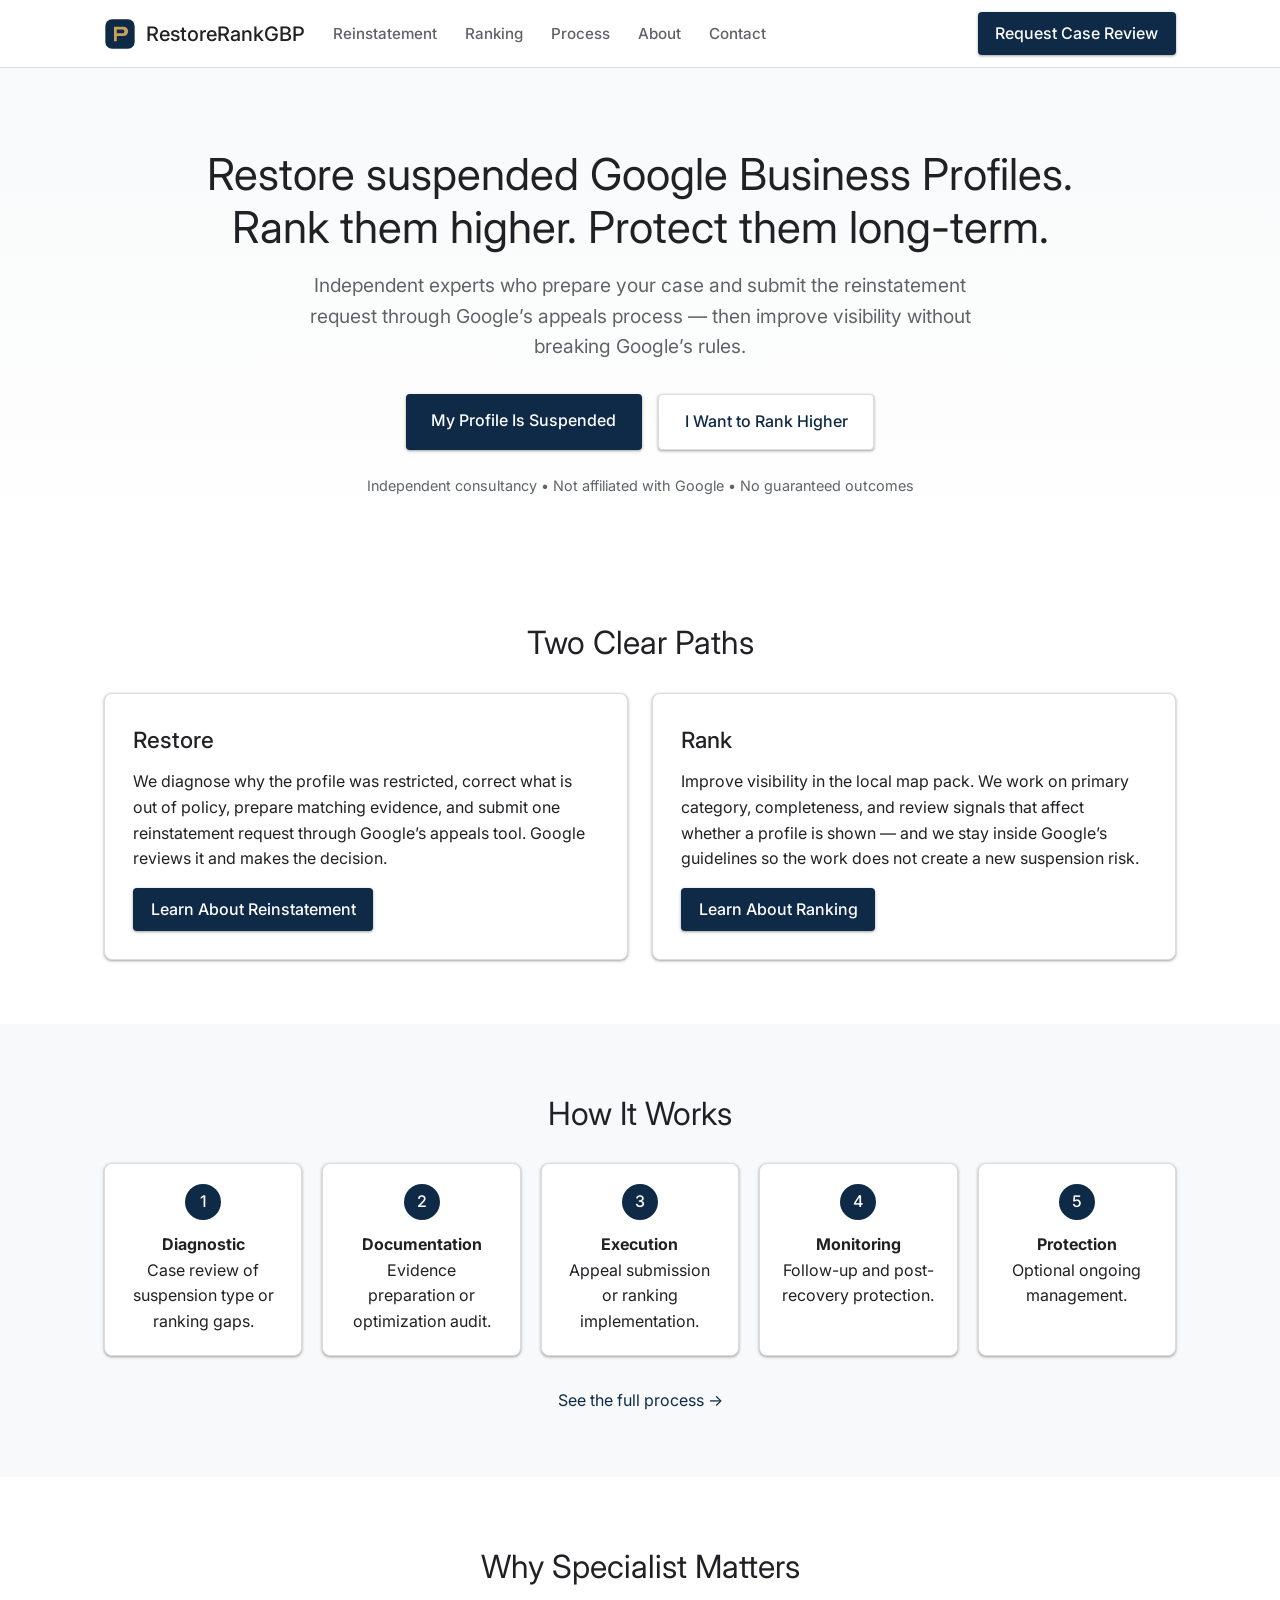
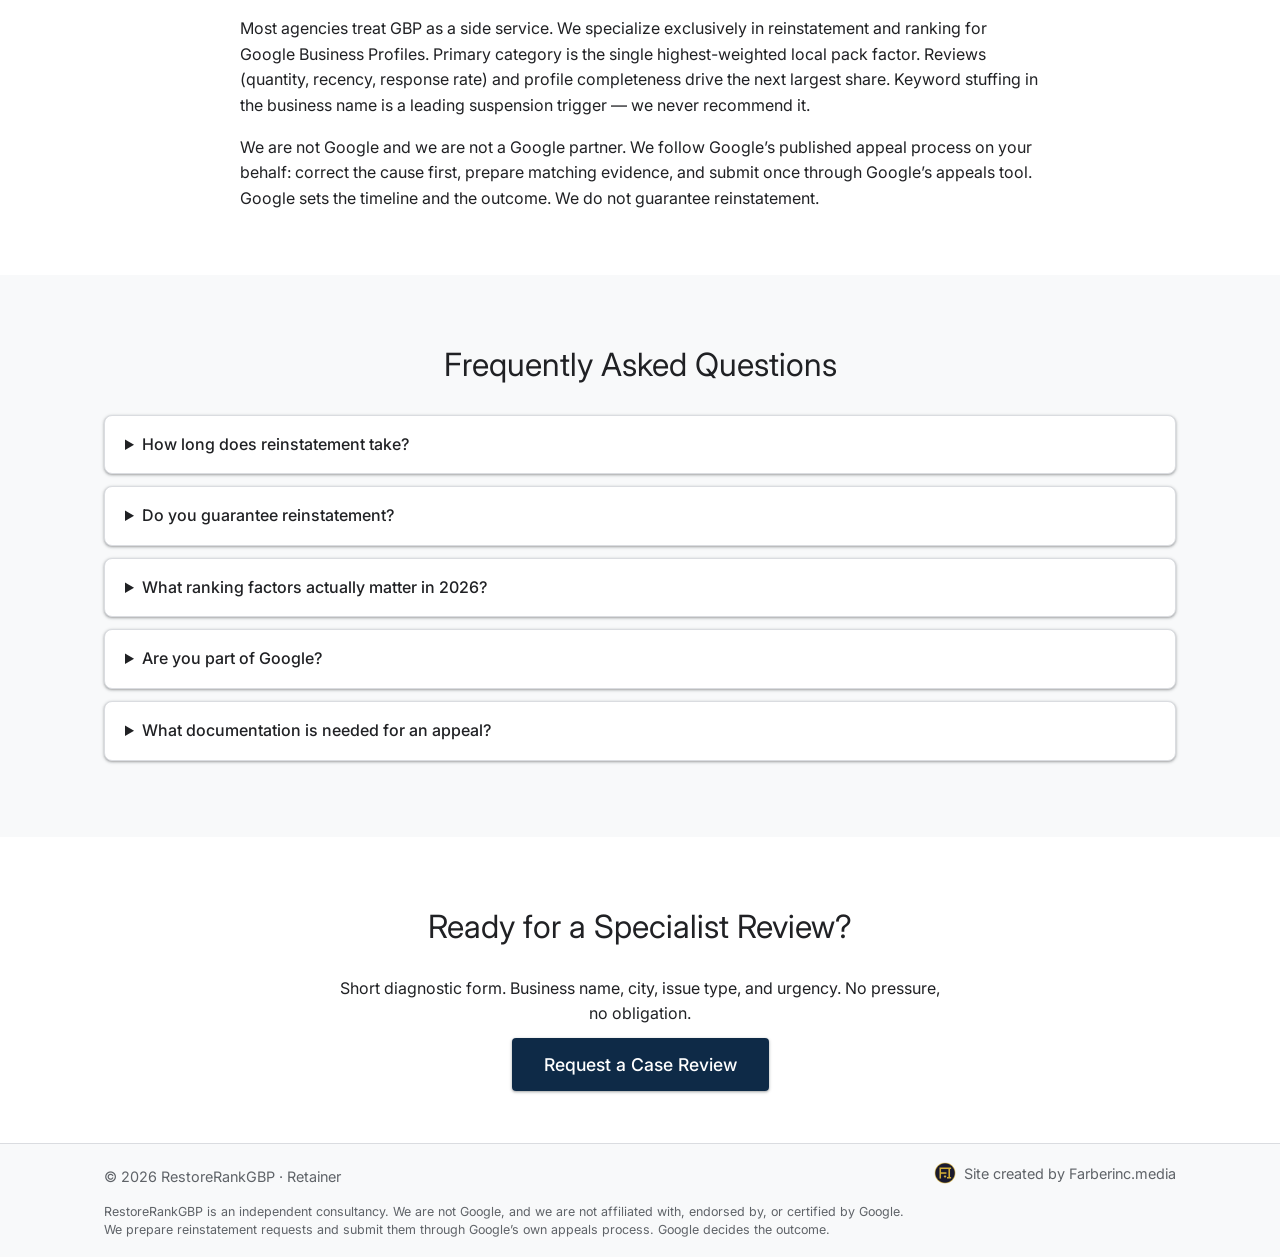
==== index.html @ 73382144 "Add the monthly retainer policy, linked only from the footer." ====
<!DOCTYPE html>
<html lang="en">
<head>
  <meta charset="UTF-8">
  <meta name="viewport" content="width=device-width, initial-scale=1.0">
  <title>Restore Suspended Google Business Profiles | Rank Them Higher | RestoreRankGBP</title>
  <link rel="icon" type="image/svg+xml" href="logo.svg">
  <meta name="description" content="Independent specialists for Google Business Profile reinstatement and ranking. We submit requests through Google’s appeals process. Google decides the outcome.">
  <link rel="stylesheet" href="css/style.css">
  <link rel="preconnect" href="https://fonts.googleapis.com">
  <link href="https://fonts.googleapis.com/css2?family=Inter:wght@400;500;600;700&display=swap" rel="stylesheet">
  <script type="application/ld+json">
  {
    "@context": "https://schema.org",
    "@type": "Organization",
    "name": "RestoreRankGBP",
    "url": "https://restorerankgbp.com",
    "description": "Independent consultancy that prepares Google Business Profile reinstatement requests and ranking improvements. Not affiliated with Google.",
    "sameAs": []
  }
  </script>
</head>
<body>
  <header>
    <div class="container nav">
      <div class="nav-left">
        <a class="logo" href="index.html"><img src="logo.svg" alt="RestoreRankGBP" width="32" height="32">RestoreRankGBP</a>
        <nav>
        <ul>
          <li><a href="reinstatement.html">Reinstatement</a></li>
          <li><a href="ranking.html">Ranking</a></li>
          <li><a href="process.html">Process</a></li>
          <li><a href="about.html">About</a></li>
          <li><a href="contact.html">Contact</a></li>
        </ul>
      </nav>
      </div>
      <a href="contact.html" class="cta-btn">Request Case Review</a>
    </div>
  </header>

  <section class="hero">
    <div class="container">
      <h1>Restore suspended Google Business Profiles. Rank them higher. Protect them long-term.</h1>
      <p class="sub">Independent experts who prepare your case and submit the reinstatement request through Google’s appeals process — then improve visibility without breaking Google’s rules.</p>
      <div class="dual-cta">
        <a href="reinstatement.html" class="btn-primary">My Profile Is Suspended</a>
        <a href="ranking.html" class="btn-secondary">I Want to Rank Higher</a>
      </div>
      <p class="trust-bar">Independent consultancy • Not affiliated with Google • No guaranteed outcomes</p>
    </div>
  </section>

  <section>
    <div class="container">
      <h2>Two Clear Paths</h2>
      <div class="services">
        <div class="card">
          <h3>Restore</h3>
          <p>We diagnose why the profile was restricted, correct what is out of policy, prepare matching evidence, and submit one reinstatement request through Google’s appeals tool. Google reviews it and makes the decision.</p>
          <p style="margin-top:1rem;"><a href="reinstatement.html" class="cta-btn" style="display:inline-block;">Learn About Reinstatement</a></p>
        </div>
        <div class="card">
          <h3>Rank</h3>
          <p>Improve visibility in the local map pack. We work on primary category, completeness, and review signals that affect whether a profile is shown — and we stay inside Google’s guidelines so the work does not create a new suspension risk.</p>
          <p style="margin-top:1rem;"><a href="ranking.html" class="cta-btn" style="display:inline-block;">Learn About Ranking</a></p>
        </div>
      </div>
    </div>
  </section>

  <section style="background: var(--bg-light);">
    <div class="container">
      <h2>How It Works</h2>
      <div class="process-steps">
        <div class="step"><div class="step-num">1</div><h4>Diagnostic</h4><p>Case review of suspension type or ranking gaps.</p></div>
        <div class="step"><div class="step-num">2</div><h4>Documentation</h4><p>Evidence preparation or optimization audit.</p></div>
        <div class="step"><div class="step-num">3</div><h4>Execution</h4><p>Appeal submission or ranking implementation.</p></div>
        <div class="step"><div class="step-num">4</div><h4>Monitoring</h4><p>Follow-up and post-recovery protection.</p></div>
        <div class="step"><div class="step-num">5</div><h4>Protection</h4><p>Optional ongoing management.</p></div>
      </div>
      <p style="text-align:center; margin-top:2rem;"><a href="process.html">See the full process →</a></p>
    </div>
  </section>

  <section>
    <div class="container">
      <h2>Why Specialist Matters</h2>
      <div class="content">
        <p>Most agencies treat GBP as a side service. We specialize exclusively in reinstatement and ranking for Google Business Profiles. Primary category is the single highest-weighted local pack factor. Reviews (quantity, recency, response rate) and profile completeness drive the next largest share. Keyword stuffing in the business name is a leading suspension trigger — we never recommend it.</p>
        <p style="margin-top:1rem;">We are not Google and we are not a Google partner. We follow Google’s published appeal process on your behalf: correct the cause first, prepare matching evidence, and submit once through Google’s appeals tool. Google sets the timeline and the outcome. We do not guarantee reinstatement.</p>
      </div>
    </div>
  </section>

  <section style="background: var(--bg-light);">
    <div class="container faq">
      <h2>Frequently Asked Questions</h2>
      <details><summary>How long does reinstatement take?</summary><p>Google does not publish a review time. A soft restriction and a hard suspension are different, and the result depends on the policy cited and the documents. After a diagnostic we tell you what we can prepare and what only Google can decide. We do not promise a date or a result.</p></details>
      <details><summary>Do you guarantee reinstatement?</summary><p>No. Google makes the final decision. We prepare the strongest possible case with correct documentation and policy alignment, then manage the process transparently. Success depends on the legitimacy of the business and the quality of evidence.</p></details>
      <details><summary>What ranking factors actually matter in 2026?</summary><p>Practitioners most often point to primary category, proximity, profile completeness, review signals (especially recency and response), accurate hours, and the business website. Google has not published those as official weights. Keyword stuffing in the name risks suspension and is not a sustainable strategy.</p></details>
      <details><summary>Are you part of Google?</summary><p>No. RestoreRankGBP is an independent consultancy. We are not affiliated with, endorsed by, or certified by Google. Our work is to prepare a complete request and submit it through Google’s own appeals process.</p></details>
      <details><summary>What documentation is needed for an appeal?</summary><p>Official business registration, license or tax certificates, and utility bills whose name and address match the profile. Storefront photos with permanent signage when applicable. We provide a precise checklist after reviewing your case.</p></details>
    </div>
  </section>

  <section style="text-align:center;">
    <div class="container">
      <h2>Ready for a Specialist Review?</h2>
      <p style="max-width:600px; margin:0 auto 1.5rem;">Short diagnostic form. Business name, city, issue type, and urgency. No pressure, no obligation.</p>
      <a href="contact.html" class="cta-btn" style="font-size:1.1rem; padding:1rem 2rem;">Request a Case Review</a>
    </div>
  </section>

  <footer>
    <div class="container"><div class="footer-bar">
      <p class="footer-copy">&copy; 2026 RestoreRankGBP · <a href="retainer.html">Retainer</a></p>
      <p class="site-credit"><a href="https://farberinc.media/" target="_blank" rel="noopener noreferrer"><img src="images/farber-favicon.png" alt="Farber Inc" width="22" height="22">Site created by Farberinc.media</a></p>
    </div>
    <p class="disclaimer">RestoreRankGBP is an independent consultancy. We are not Google, and we are not affiliated with, endorsed by, or certified by Google. We prepare reinstatement requests and submit them through Google’s own appeals process. Google decides the outcome.</p>
    </div>
  </footer>
</body>
</html>
---- css/style.css ----
:root {
  --google-blue: #0E2A47;
  --google-blue-dark: #091C30;
  --google-red: #8C3A32;
  --google-yellow: #C6A15B;
  --google-green: #2F6F56;
  --text: #202124;
  --text-secondary: #5f6368;
  --bg: #ffffff;
  --bg-light: #f8f9fa;
  --border: #dadce0;
  --shadow: 0 1px 2px 0 rgba(60,64,67,0.3), 0 1px 3px 1px rgba(60,64,67,0.15);
  --shadow-hover: 0 4px 8px 0 rgba(60,64,67,0.3), 0 2px 6px 2px rgba(60,64,67,0.15);
}
* { box-sizing: border-box; margin: 0; padding: 0; }
body { font-family: Inter, system-ui, -apple-system, sans-serif; color: var(--text); line-height: 1.6; background: var(--bg); }
a { color: var(--google-blue); text-decoration: none; }
a:hover { color: var(--google-blue-dark); }
.container { max-width: 1120px; margin: 0 auto; padding: 0 1.5rem; }
header { background: #fff; border-bottom: 1px solid var(--border); padding: 0.75rem 0; position: sticky; top: 0; z-index: 100; }
.nav { display: flex; justify-content: space-between; align-items: center; gap: 1.5rem; }
.nav-left { display: flex; align-items: center; gap: 1.75rem; min-width: 0; }
.logo { display: flex; align-items: center; gap: 0.6rem; font-weight: 500; font-size: 1.25rem; color: var(--text); white-space: nowrap; }
.logo:hover { color: var(--text); }
.logo img { height: 32px; width: 32px; display: block; }
nav ul { display: flex; list-style: none; gap: 1.75rem; }
nav a { color: var(--text-secondary); font-weight: 500; font-size: 0.95rem; }
nav a:hover { color: var(--google-blue); }
.cta-btn { background: var(--google-blue); color: white; padding: 0.55rem 1.1rem; border-radius: 4px; font-weight: 500; transition: all 0.2s ease; box-shadow: var(--shadow); }
.cta-btn:hover { background: var(--google-blue-dark); transform: translateY(-1px); box-shadow: var(--shadow-hover); color: white; }
.hero { background: linear-gradient(180deg, #f8f9fa 0%, #ffffff 100%); padding: 5rem 0 3.5rem; text-align: center; }
.hero h1 { font-size: 2.75rem; font-weight: 400; line-height: 1.2; margin-bottom: 1rem; max-width: 900px; margin-left: auto; margin-right: auto; color: var(--text); }
.hero p.sub { font-size: 1.2rem; max-width: 680px; margin: 0 auto 2rem; color: var(--text-secondary); }
.dual-cta { display: flex; gap: 1rem; justify-content: center; flex-wrap: wrap; margin-bottom: 1.5rem; }
.dual-cta a { padding: 0.9rem 1.6rem; border-radius: 4px; font-weight: 500; font-size: 1rem; transition: all 0.2s ease; }
.btn-primary { background: var(--google-blue); color: white; box-shadow: var(--shadow); }
.btn-primary:hover { background: var(--google-blue-dark); transform: translateY(-1px); box-shadow: var(--shadow-hover); }
.btn-secondary { background: white; color: var(--google-blue); border: 1px solid var(--border); box-shadow: var(--shadow); }
.btn-secondary:hover { background: #f8f9fa; transform: translateY(-1px); box-shadow: var(--shadow-hover); }
.trust-bar { font-size: 0.9rem; color: var(--text-secondary); }
section { padding: 4rem 0; }
h2 { font-size: 2rem; margin-bottom: 1.5rem; color: var(--text); text-align: center; font-weight: 400; }
.services { display: grid; grid-template-columns: repeat(auto-fit, minmax(300px, 1fr)); gap: 1.5rem; }
.card { background: white; padding: 1.75rem; border-radius: 8px; border: 1px solid var(--border); box-shadow: var(--shadow); transition: all 0.2s ease; }
.card:hover { transform: translateY(-3px); box-shadow: var(--shadow-hover); border-color: var(--google-blue); }
.card h3 { font-size: 1.4rem; margin-bottom: 0.75rem; color: var(--text); font-weight: 500; }
.process-steps { display: grid; grid-template-columns: repeat(auto-fit, minmax(180px, 1fr)); gap: 1.25rem; margin-top: 1.5rem; }
.step { text-align: center; padding: 1.25rem; background: white; border-radius: 8px; border: 1px solid var(--border); box-shadow: var(--shadow); transition: all 0.2s ease; }
.step:hover { transform: translateY(-2px); box-shadow: var(--shadow-hover); }
.step-num { background: var(--google-blue); color: white; width: 36px; height: 36px; border-radius: 50%; display: flex; align-items: center; justify-content: center; margin: 0 auto 0.75rem; font-weight: 500; }
.faq details { margin-bottom: 0.75rem; background: white; padding: 1rem 1.25rem; border-radius: 8px; border: 1px solid var(--border); box-shadow: var(--shadow); transition: all 0.2s ease; }
.faq details:hover { box-shadow: var(--shadow-hover); }
.faq summary { font-weight: 500; cursor: pointer; color: var(--text); }
footer { background: #f8f9fa; color: var(--text-secondary); padding: 1.1rem 0; border-top: 1px solid var(--border); }
footer a { color: inherit; }
.page-hero { background: #f8f9fa; padding: 3.5rem 0 2.5rem; text-align: center; border-bottom: 1px solid var(--border); }
.page-hero h1 { font-size: 2.25rem; font-weight: 400; }
.content { max-width: 800px; margin: 0 auto; }
.content h2 { text-align: left; font-size: 1.6rem; margin-top: 2rem; font-weight: 500; }
.content ul, .content ol { margin: 1rem 0 1.5rem 1.5rem; }
.content li { margin-bottom: 0.4rem; }
.form-group { margin-bottom: 1rem; }
.form-group label { display: block; margin-bottom: 0.35rem; font-weight: 500; color: var(--text); }
.form-group input, .form-group select, .form-group textarea { width: 100%; padding: 0.7rem; border: 1px solid var(--border); border-radius: 4px; font-family: inherit; transition: border-color 0.2s; }
.form-group input:focus, .form-group select:focus, .form-group textarea:focus { outline: none; border-color: var(--google-blue); box-shadow: 0 0 0 2px rgba(66,133,244,0.2); }
button[type=submit] { background: var(--google-blue); color: white; border: none; padding: 0.85rem 1.75rem; border-radius: 4px; font-weight: 500; cursor: pointer; font-size: 1rem; transition: all 0.2s ease; box-shadow: var(--shadow); }
button[type=submit]:hover { background: var(--google-blue-dark); transform: translateY(-1px); box-shadow: var(--shadow-hover); }
@media (max-width: 768px) {
  .hero h1 { font-size: 2rem; }
  nav ul { display: none; }
}

.thank-you { background: #fff; border: 1px solid var(--border); border-radius: 12px; box-shadow: var(--shadow); padding: 2.5rem 1.75rem; text-align: center; }
.thank-you[hidden] { display: none !important; }
.thank-you-mark { width: 52px; height: 52px; margin: 0 auto 1rem; border-radius: 50%; background: #E7EEF3; color: var(--google-blue); display: flex; align-items: center; justify-content: center; font-size: 1.5rem; font-weight: 600; }
.thank-you h2 { font-size: 1.55rem; margin-bottom: 0.6rem; font-weight: 500; }
.thank-you p { color: var(--text-secondary); max-width: 420px; margin: 0 auto; }
.footer-bar { display: flex; justify-content: space-between; align-items: center; gap: 1.5rem; }
.footer-copy { margin: 0; font-size: 0.9rem; }
.site-credit { margin: 0; }
.site-credit a { display: inline-flex; align-items: center; gap: 0.5rem; color: var(--text-secondary); font-size: 0.9rem; white-space: nowrap; }
.site-credit a:hover { color: var(--google-blue); }
.site-credit img { width: 22px; height: 22px; border-radius: 50%; display: block; }
@media (max-width: 640px) {
  .footer-bar { gap: 0.75rem; }
  .site-credit a { white-space: normal; }
}

.disclaimer { margin: 0.7rem 0 0; font-size: 0.78rem; line-height: 1.45; color: var(--text-secondary); max-width: 820px; }
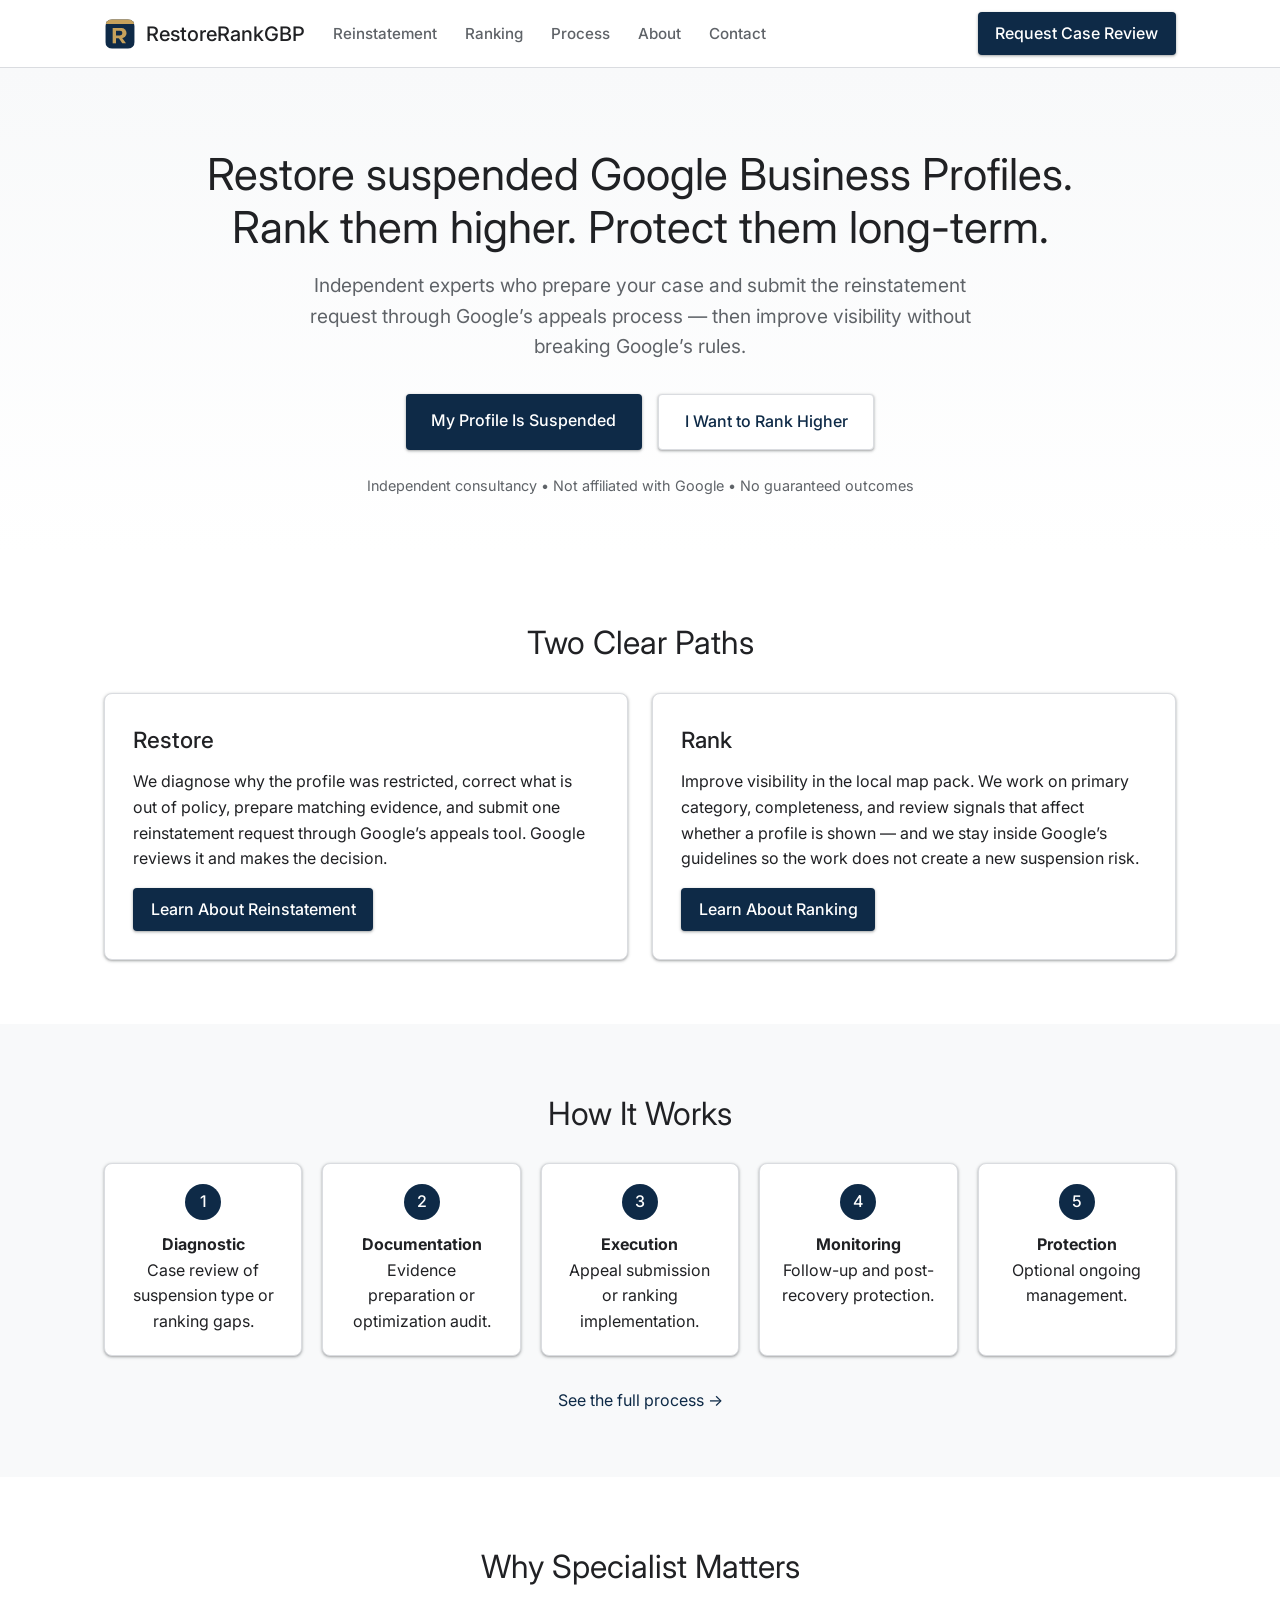
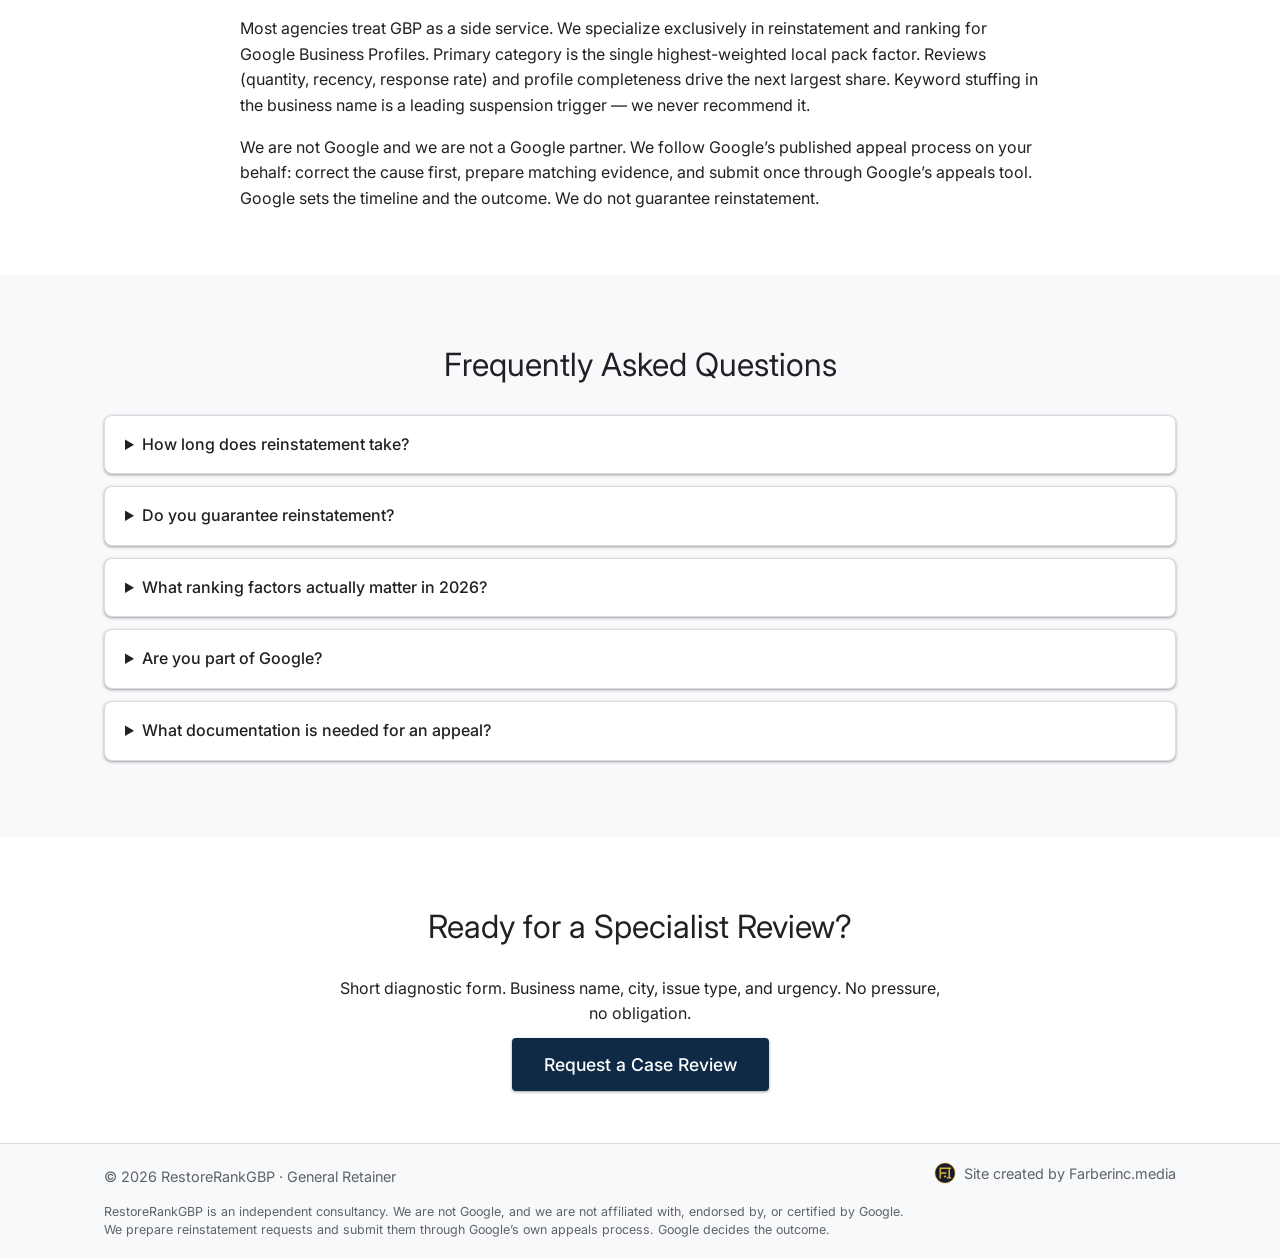
==== commit ad20d28a: "Rename the retainer, redraw the R, and keep the primary button label white." ====
--- a/index.html
+++ b/index.html
@@ -114,7 +114,7 @@
 
   <footer>
     <div class="container"><div class="footer-bar">
-      <p class="footer-copy">&copy; 2026 RestoreRankGBP · <a href="retainer.html">Retainer</a></p>
+      <p class="footer-copy">&copy; 2026 RestoreRankGBP · <a href="retainer.html">General Retainer</a></p>
       <p class="site-credit"><a href="https://farberinc.media/" target="_blank" rel="noopener noreferrer"><img src="images/farber-favicon.png" alt="Farber Inc" width="22" height="22">Site created by Farberinc.media</a></p>
     </div>
     <p class="disclaimer">RestoreRankGBP is an independent consultancy. We are not Google, and we are not affiliated with, endorsed by, or certified by Google. We prepare reinstatement requests and submit them through Google’s own appeals process. Google decides the outcome.</p>
--- a/css/style.css
+++ b/css/style.css
@@ -33,8 +33,8 @@
 .hero p.sub { font-size: 1.2rem; max-width: 680px; margin: 0 auto 2rem; color: var(--text-secondary); }
 .dual-cta { display: flex; gap: 1rem; justify-content: center; flex-wrap: wrap; margin-bottom: 1.5rem; }
 .dual-cta a { padding: 0.9rem 1.6rem; border-radius: 4px; font-weight: 500; font-size: 1rem; transition: all 0.2s ease; }
-.btn-primary { background: var(--google-blue); color: white; box-shadow: var(--shadow); }
-.btn-primary:hover { background: var(--google-blue-dark); transform: translateY(-1px); box-shadow: var(--shadow-hover); }
+.btn-primary, .btn-primary:hover, .btn-primary:focus { background: var(--google-blue); color: #fff; box-shadow: var(--shadow); }
+.btn-primary:hover, .btn-primary:focus { background: var(--google-blue-dark); color: #fff; transform: translateY(-1px); box-shadow: var(--shadow-hover); }
 .btn-secondary { background: white; color: var(--google-blue); border: 1px solid var(--border); box-shadow: var(--shadow); }
 .btn-secondary:hover { background: #f8f9fa; transform: translateY(-1px); box-shadow: var(--shadow-hover); }
 .trust-bar { font-size: 0.9rem; color: var(--text-secondary); }
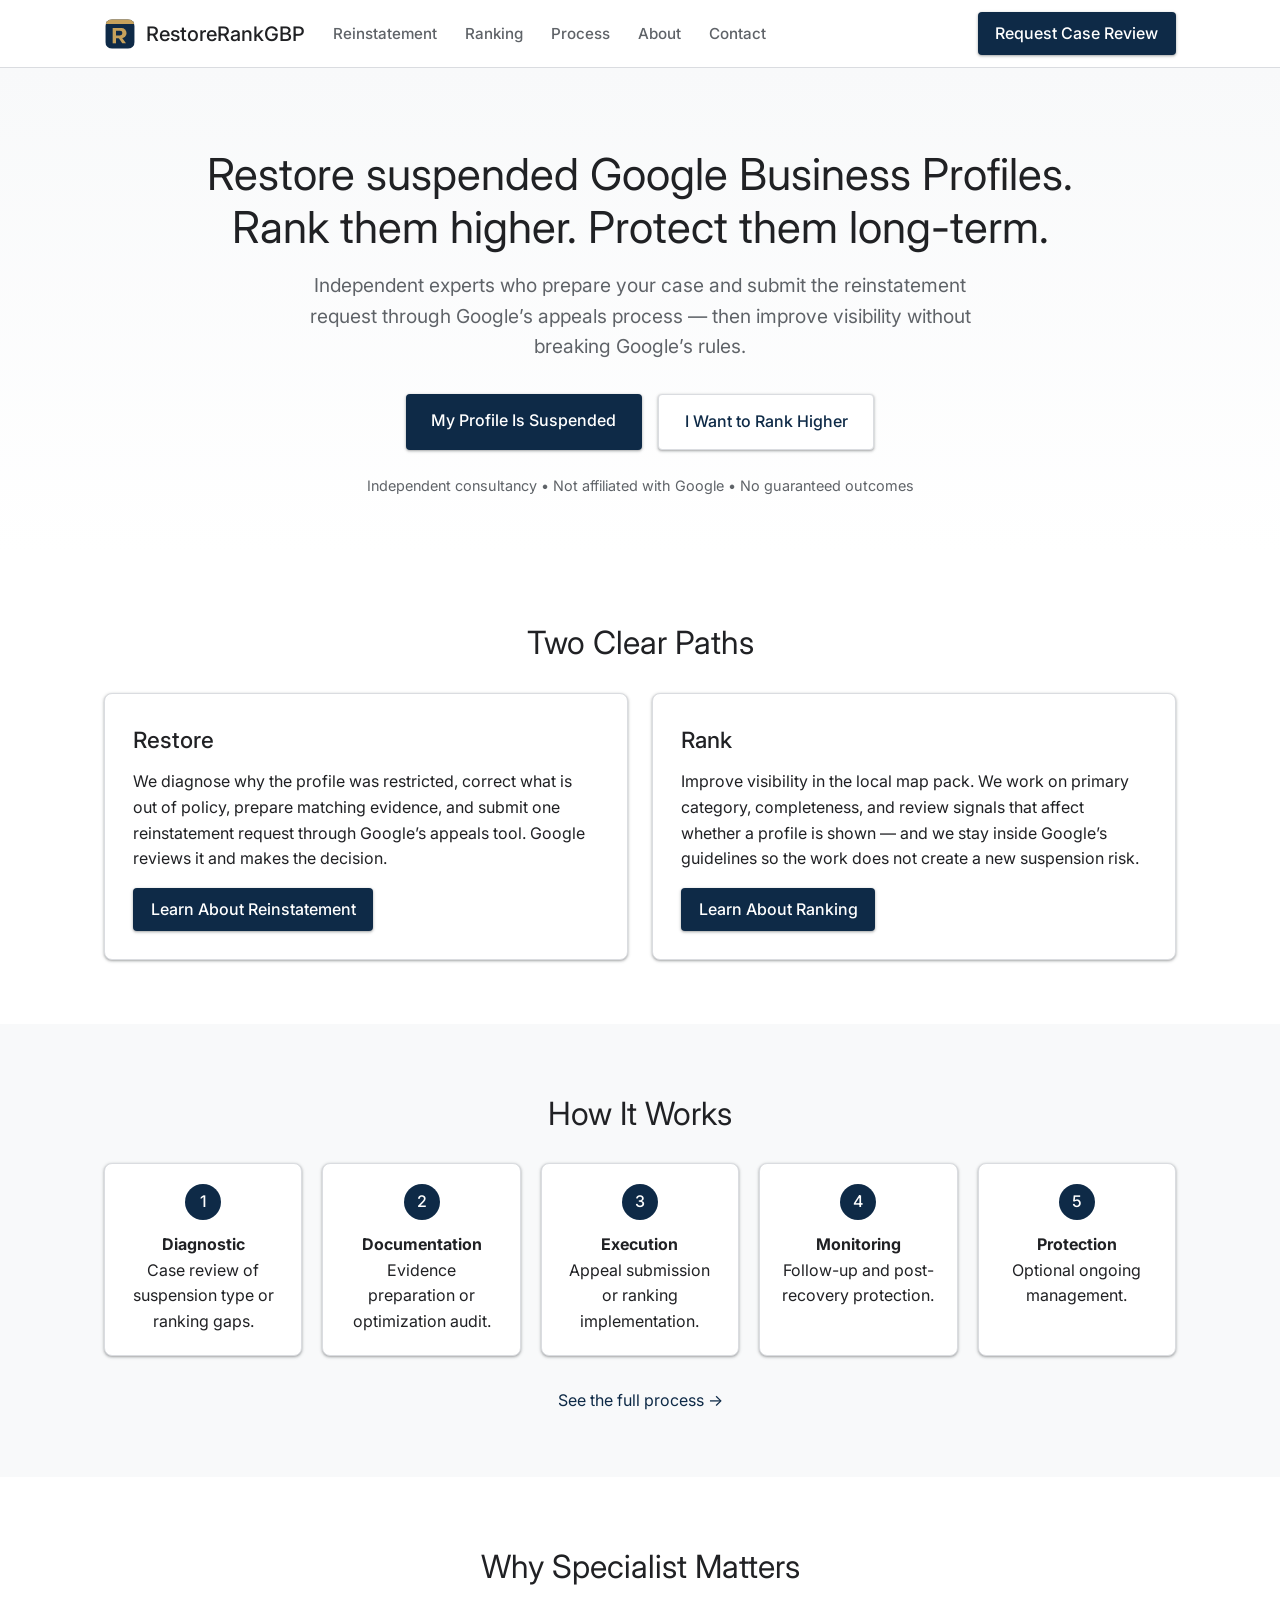
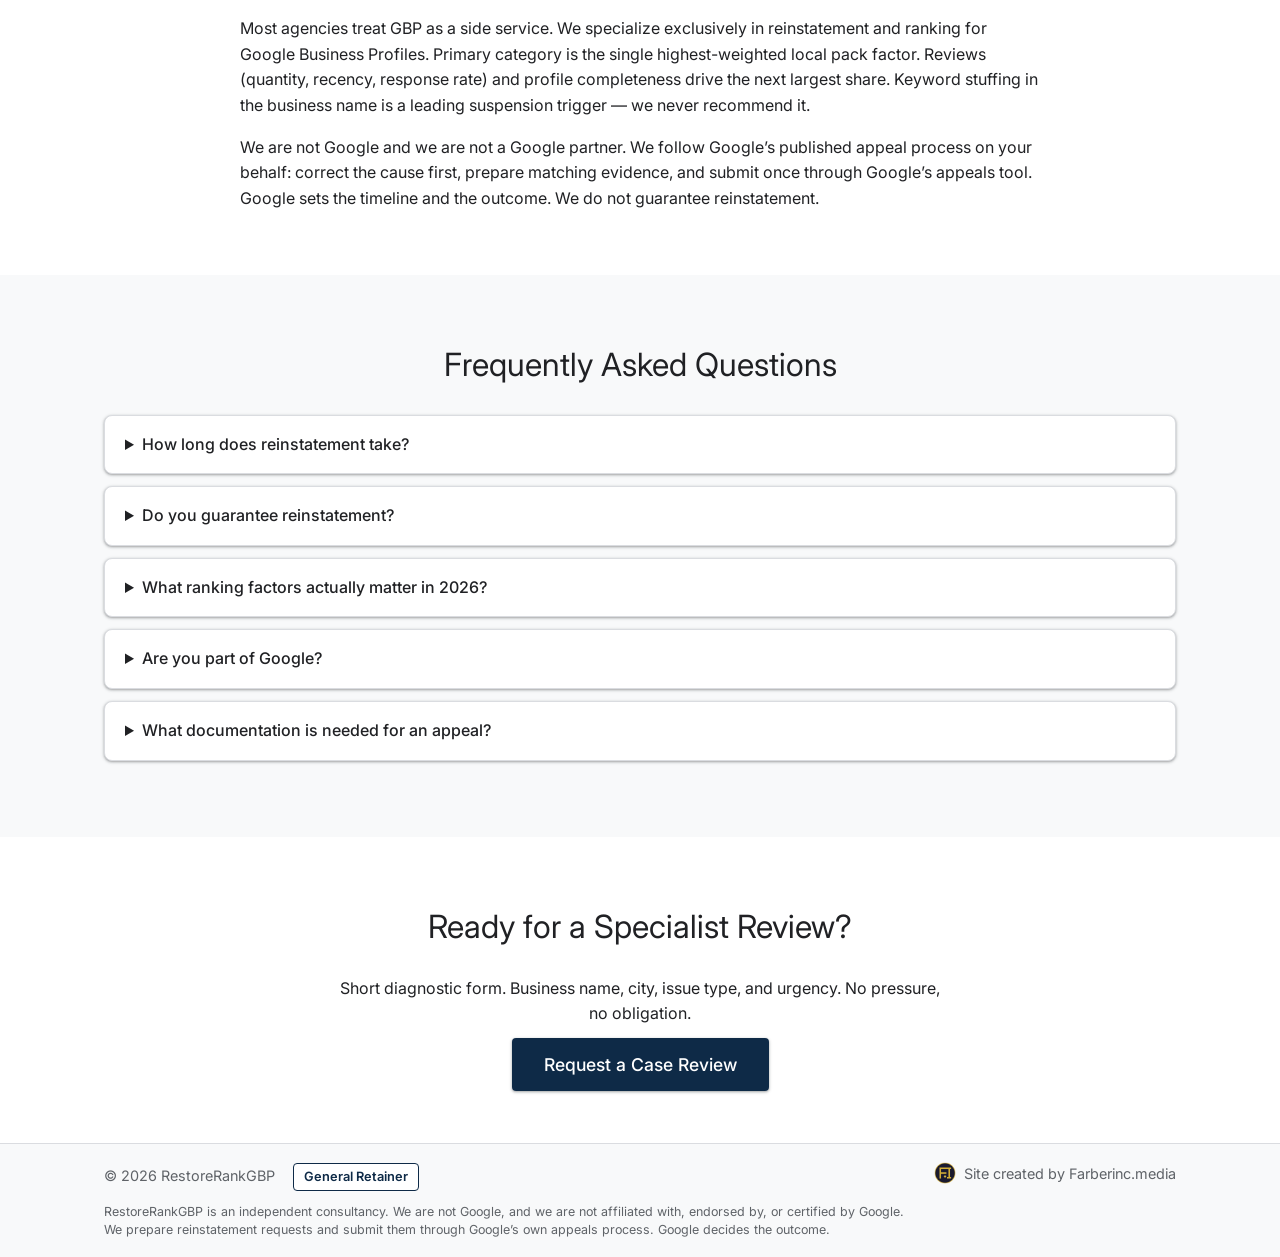
==== commit 4e5c5bd1: "Publish the General Retainer as a master agreement with a printable PDF." ====
--- a/index.html
+++ b/index.html
@@ -114,7 +114,7 @@
 
   <footer>
     <div class="container"><div class="footer-bar">
-      <p class="footer-copy">&copy; 2026 RestoreRankGBP · <a href="retainer.html">General Retainer</a></p>
+      <p class="footer-copy">&copy; 2026 RestoreRankGBP <a class="retainer-link" href="retainer.html">General Retainer</a></p>
       <p class="site-credit"><a href="https://farberinc.media/" target="_blank" rel="noopener noreferrer"><img src="images/farber-favicon.png" alt="Farber Inc" width="22" height="22">Site created by Farberinc.media</a></p>
     </div>
     <p class="disclaimer">RestoreRankGBP is an independent consultancy. We are not Google, and we are not affiliated with, endorsed by, or certified by Google. We prepare reinstatement requests and submit them through Google’s own appeals process. Google decides the outcome.</p>
--- a/css/style.css
+++ b/css/style.css
@@ -87,3 +87,31 @@
 }
 
 .disclaimer { margin: 0.7rem 0 0; font-size: 0.78rem; line-height: 1.45; color: var(--text-secondary); max-width: 820px; }
+
+footer a.retainer-link { display: inline-block; margin-left: 0.85rem; padding: 0.32rem 0.65rem; border: 1px solid #0E2A47; border-radius: 4px; background: #fff; color: #0E2A47; font-weight: 600; font-size: 0.8rem; line-height: 1.2; vertical-align: middle; }
+footer a.retainer-link:hover { background: #0E2A47; color: #fff; }
+.agree-actions { display: flex; gap: 0.75rem; flex-wrap: wrap; justify-content: flex-end; margin: 0 0 1rem; }
+.agreement { background: #fff; border: 1px solid var(--border); border-top: 8px solid #C6A15B; box-shadow: var(--shadow); padding: 2.4rem 2.5rem 2.6rem; max-width: 760px; margin: 0 auto; }
+.agreement .kicker { color: #C6A15B; font-size: 0.75rem; font-weight: 600; letter-spacing: 0.14em; margin-bottom: 0.35rem; }
+.agreement h1 { text-align: left; font-size: 2.05rem; font-weight: 500; margin-bottom: 0.35rem; }
+.agreement .lede { color: var(--text-secondary); margin-bottom: 0.8rem; }
+.agreement .meta { color: var(--text-secondary); font-size: 0.85rem; border-top: 1px solid #C6A15B; padding-top: 0.75rem; margin-bottom: 1rem; }
+.agreement h2 { text-align: left; font-size: 1.02rem; font-weight: 600; color: #0E2A47; margin: 1.25rem 0 0.35rem; }
+.agreement p { margin-bottom: 0.7rem; }
+.satisfaction { background: #F7F4EC; border-left: 3px solid #C6A15B; padding: 0.85rem 1rem; margin: 0.7rem 0 0.85rem; color: #0E2A47; font-weight: 600; }
+.sign-grid { display: grid; grid-template-columns: 1fr 1fr; gap: 2rem; margin-top: 0.5rem; padding-top: 0.75rem; border-top: 1px solid var(--border); }
+.sign-grid h3 { font-size: 0.95rem; font-weight: 600; color: #0E2A47; margin-bottom: 0.25rem; }
+.sign-line { border-bottom: 1px solid #0E2A47; height: 1.7rem; margin-top: 0.85rem; }
+.sign-grid span { display: block; color: var(--text-secondary); font-size: 0.78rem; margin-top: 0.2rem; }
+.endnote { text-align: center; color: var(--text-secondary); font-size: 0.85rem; font-style: italic; margin-top: 1.5rem; }
+@media (max-width: 700px) {
+  .agreement { padding: 1.4rem 1.1rem 1.6rem; }
+  .sign-grid { grid-template-columns: 1fr; gap: 1.25rem; }
+}
+@media print {
+  header, footer, .no-print { display: none !important; }
+  section { padding: 0; }
+  .agreement { border: none; box-shadow: none; max-width: none; padding: 0; }
+  body { background: #fff; }
+  a { color: inherit; }
+}
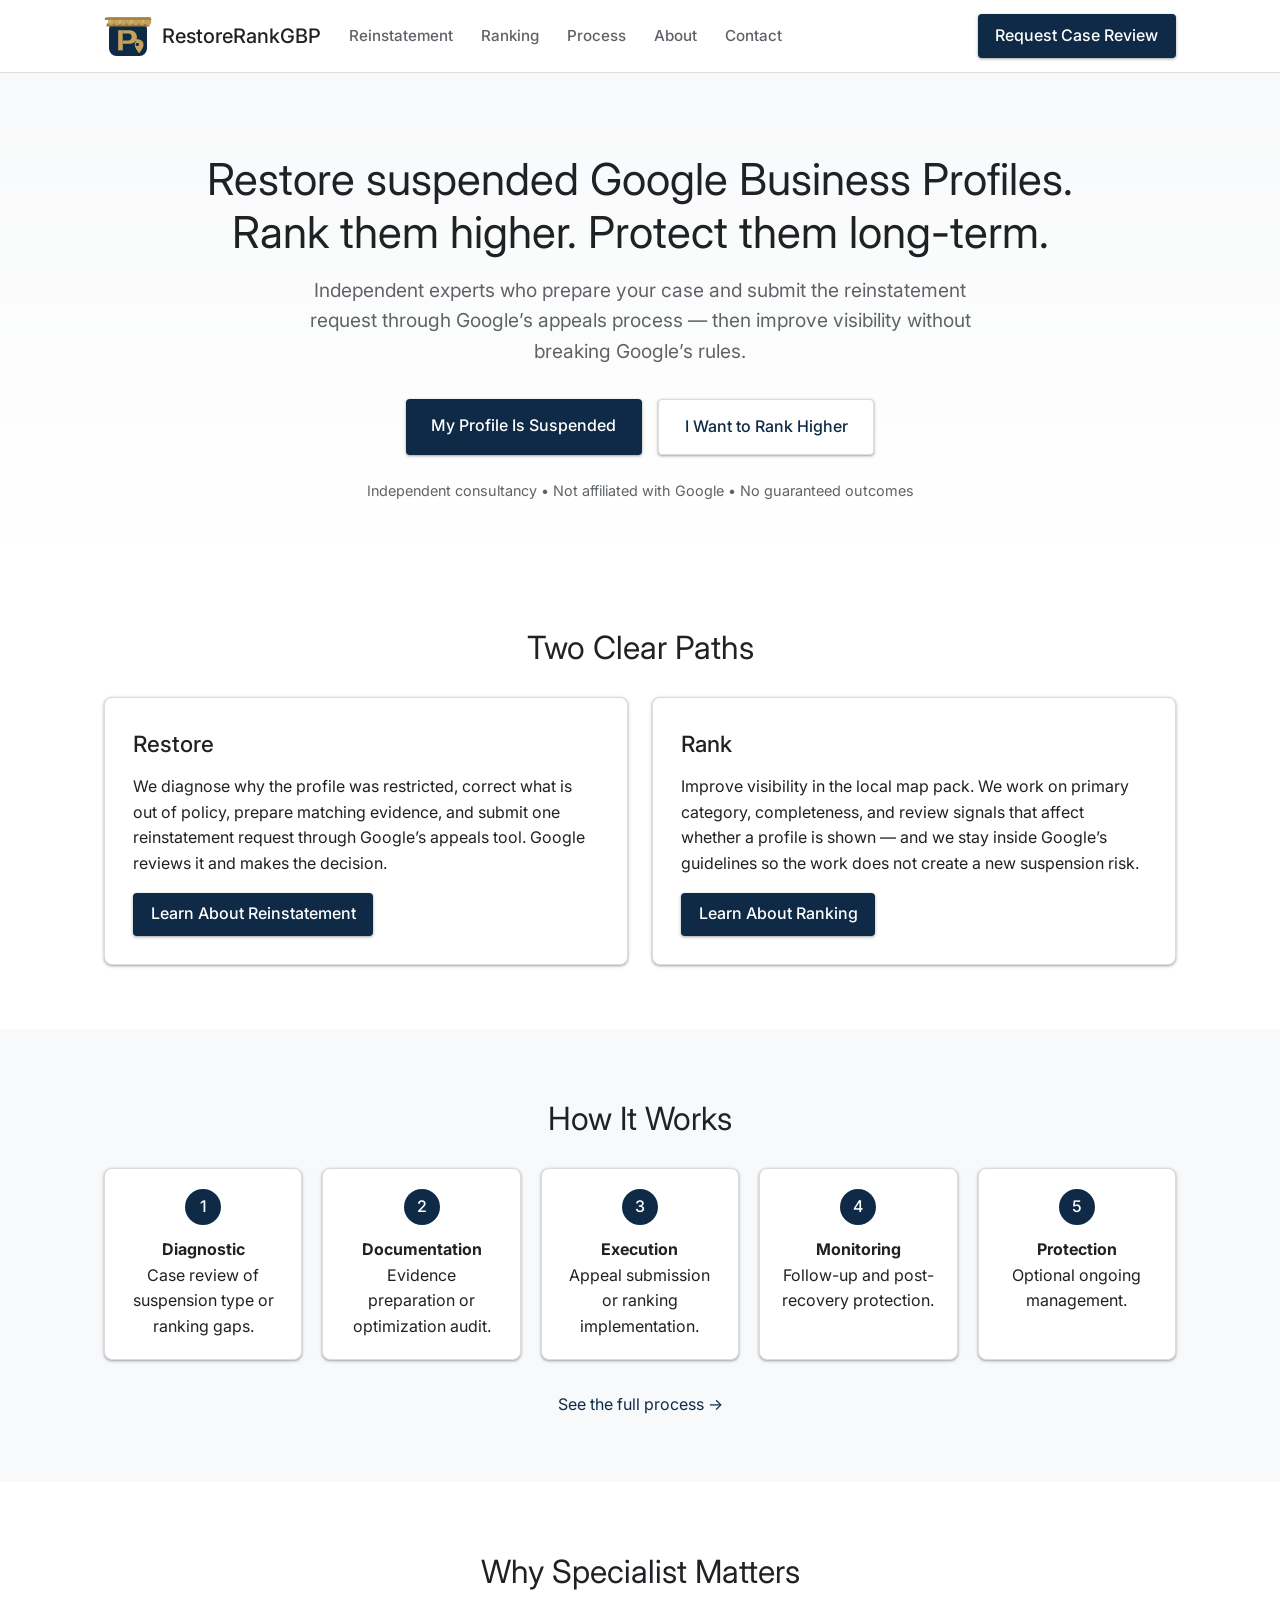
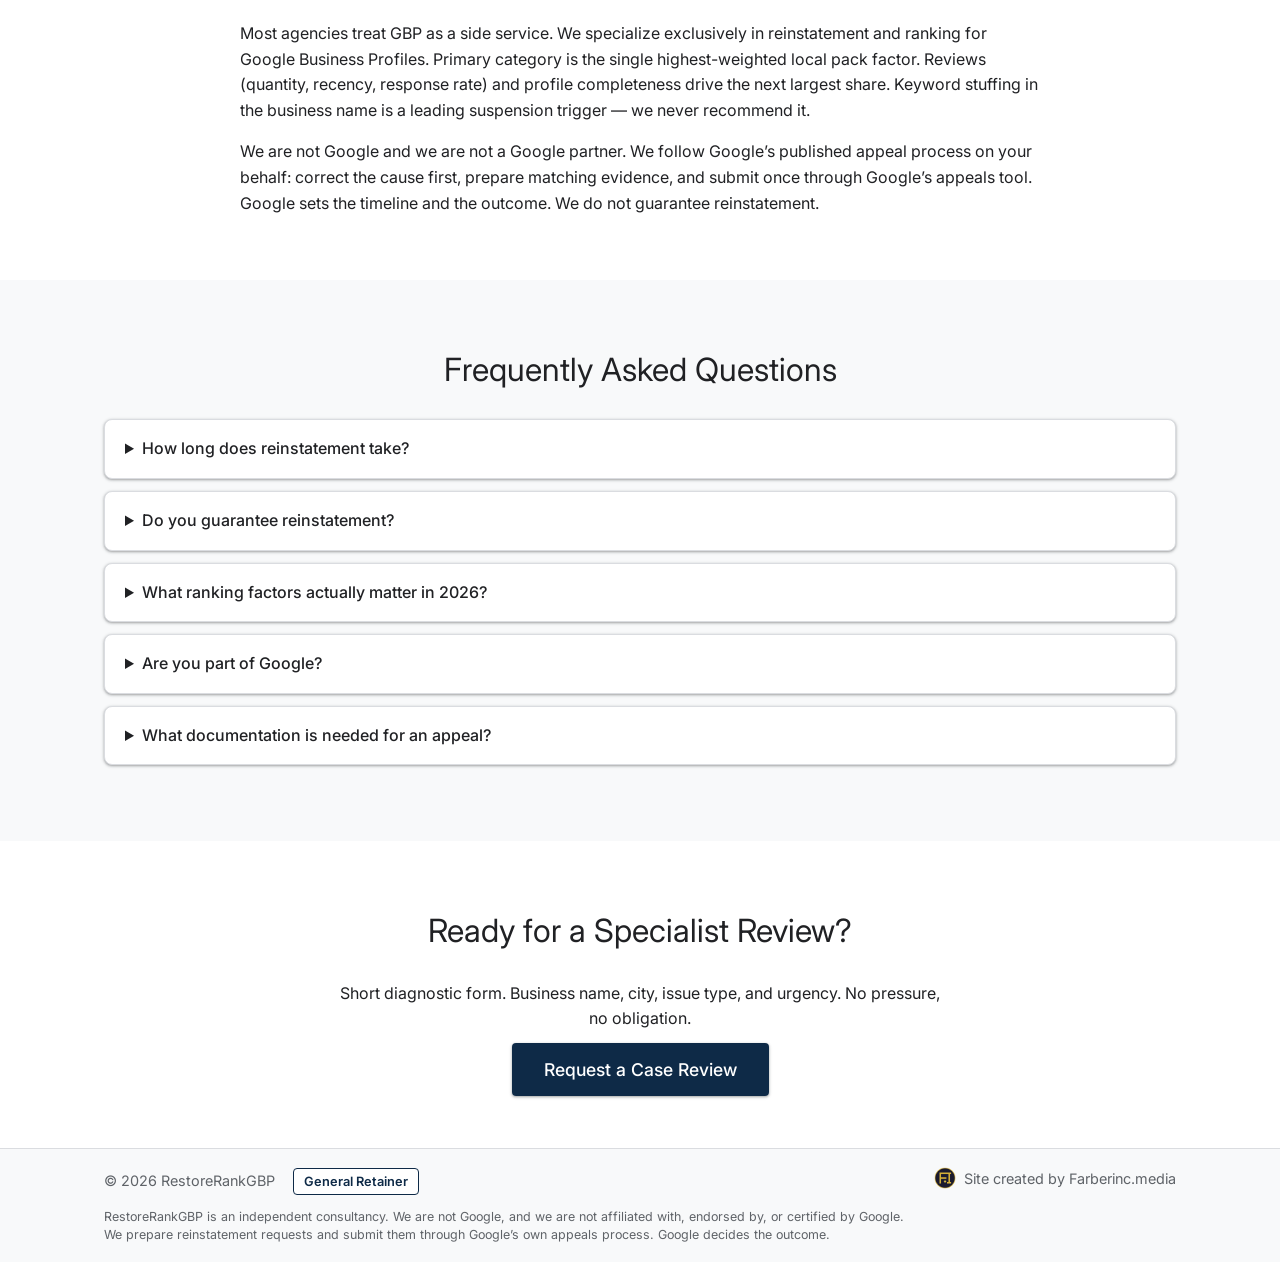
==== commit ff79b81f: "Enlarge the logo box and use a map pin as the foot of the R." ====
--- a/index.html
+++ b/index.html
@@ -24,7 +24,7 @@
   <header>
     <div class="container nav">
       <div class="nav-left">
-        <a class="logo" href="index.html"><img src="logo.svg" alt="RestoreRankGBP" width="32" height="32">RestoreRankGBP</a>
+        <a class="logo" href="index.html"><img src="logo.svg" alt="RestoreRankGBP" width="48" height="48">RestoreRankGBP</a>
         <nav>
         <ul>
           <li><a href="reinstatement.html">Reinstatement</a></li>
--- a/css/style.css
+++ b/css/style.css
@@ -22,7 +22,7 @@
 .nav-left { display: flex; align-items: center; gap: 1.75rem; min-width: 0; }
 .logo { display: flex; align-items: center; gap: 0.6rem; font-weight: 500; font-size: 1.25rem; color: var(--text); white-space: nowrap; }
 .logo:hover { color: var(--text); }
-.logo img { height: 32px; width: 32px; display: block; }
+.logo img { height: 48px; width: 48px; display: block; }
 nav ul { display: flex; list-style: none; gap: 1.75rem; }
 nav a { color: var(--text-secondary); font-weight: 500; font-size: 0.95rem; }
 nav a:hover { color: var(--google-blue); }
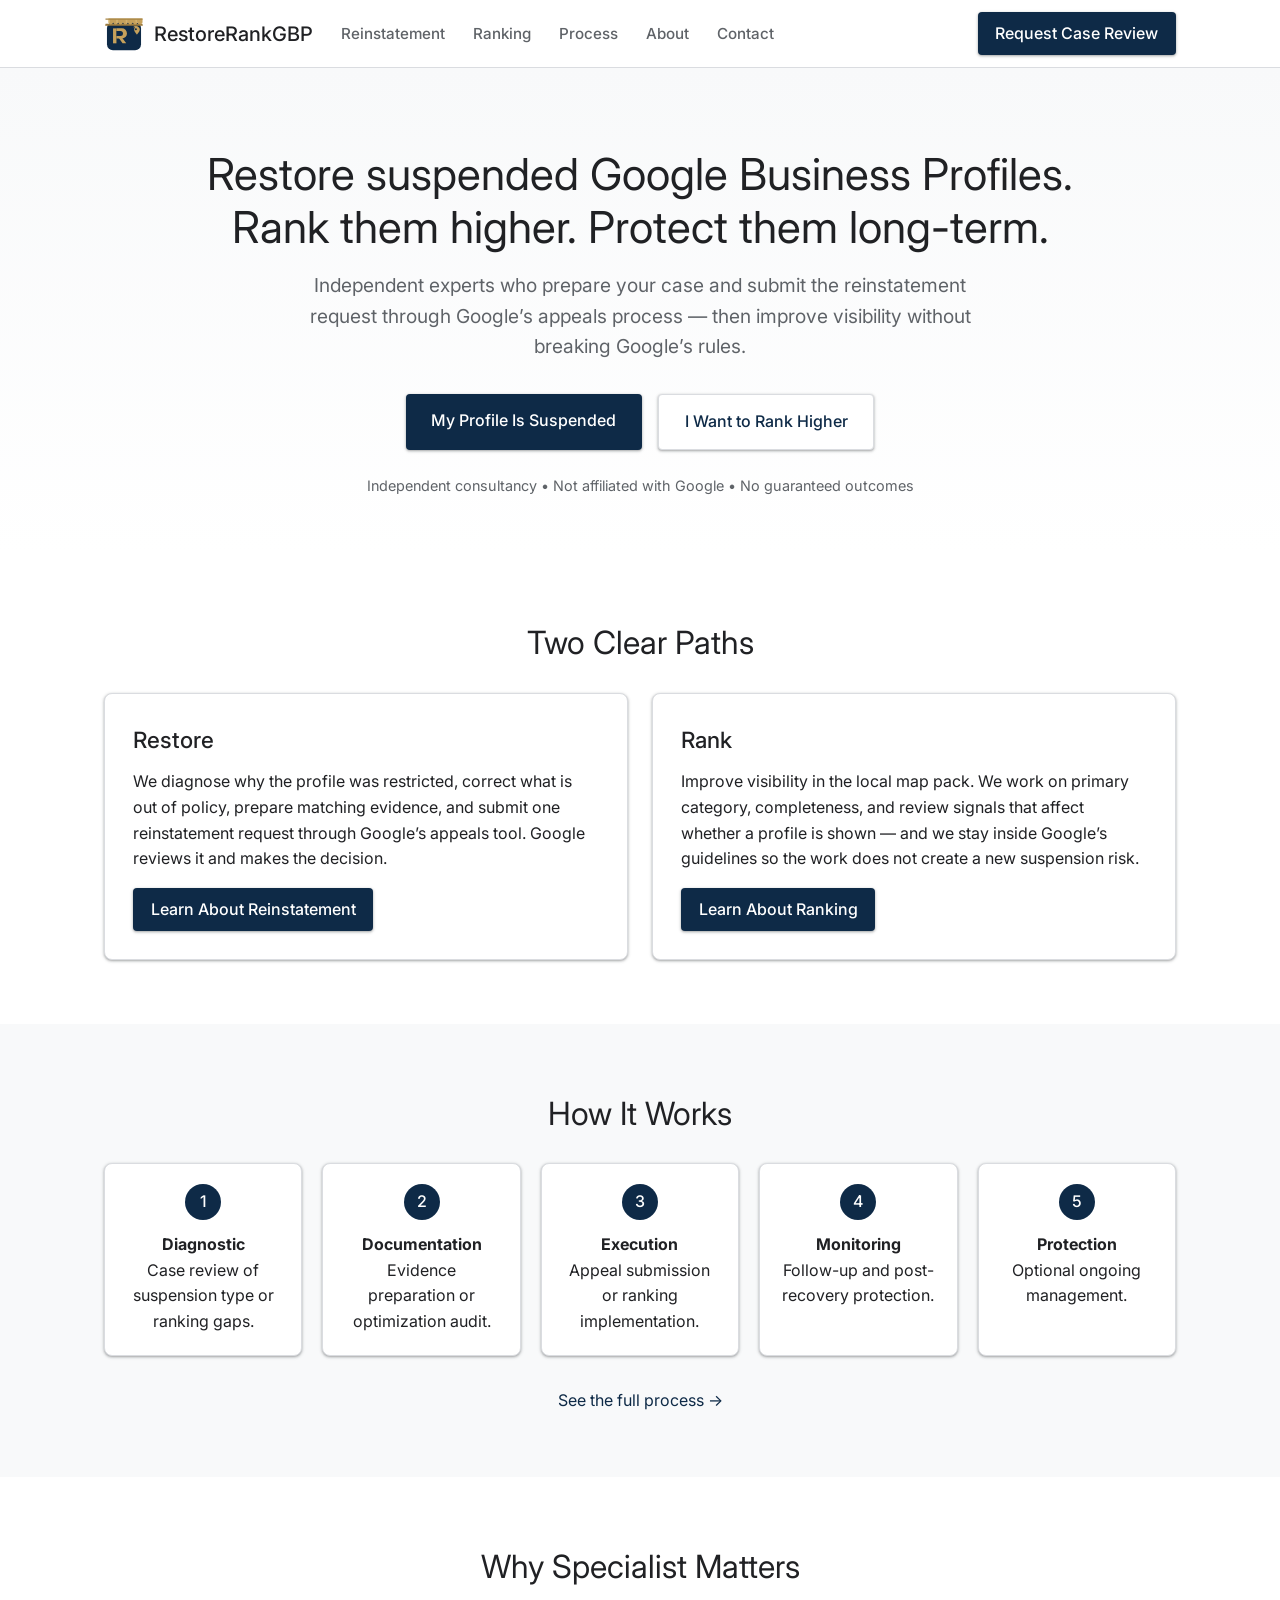
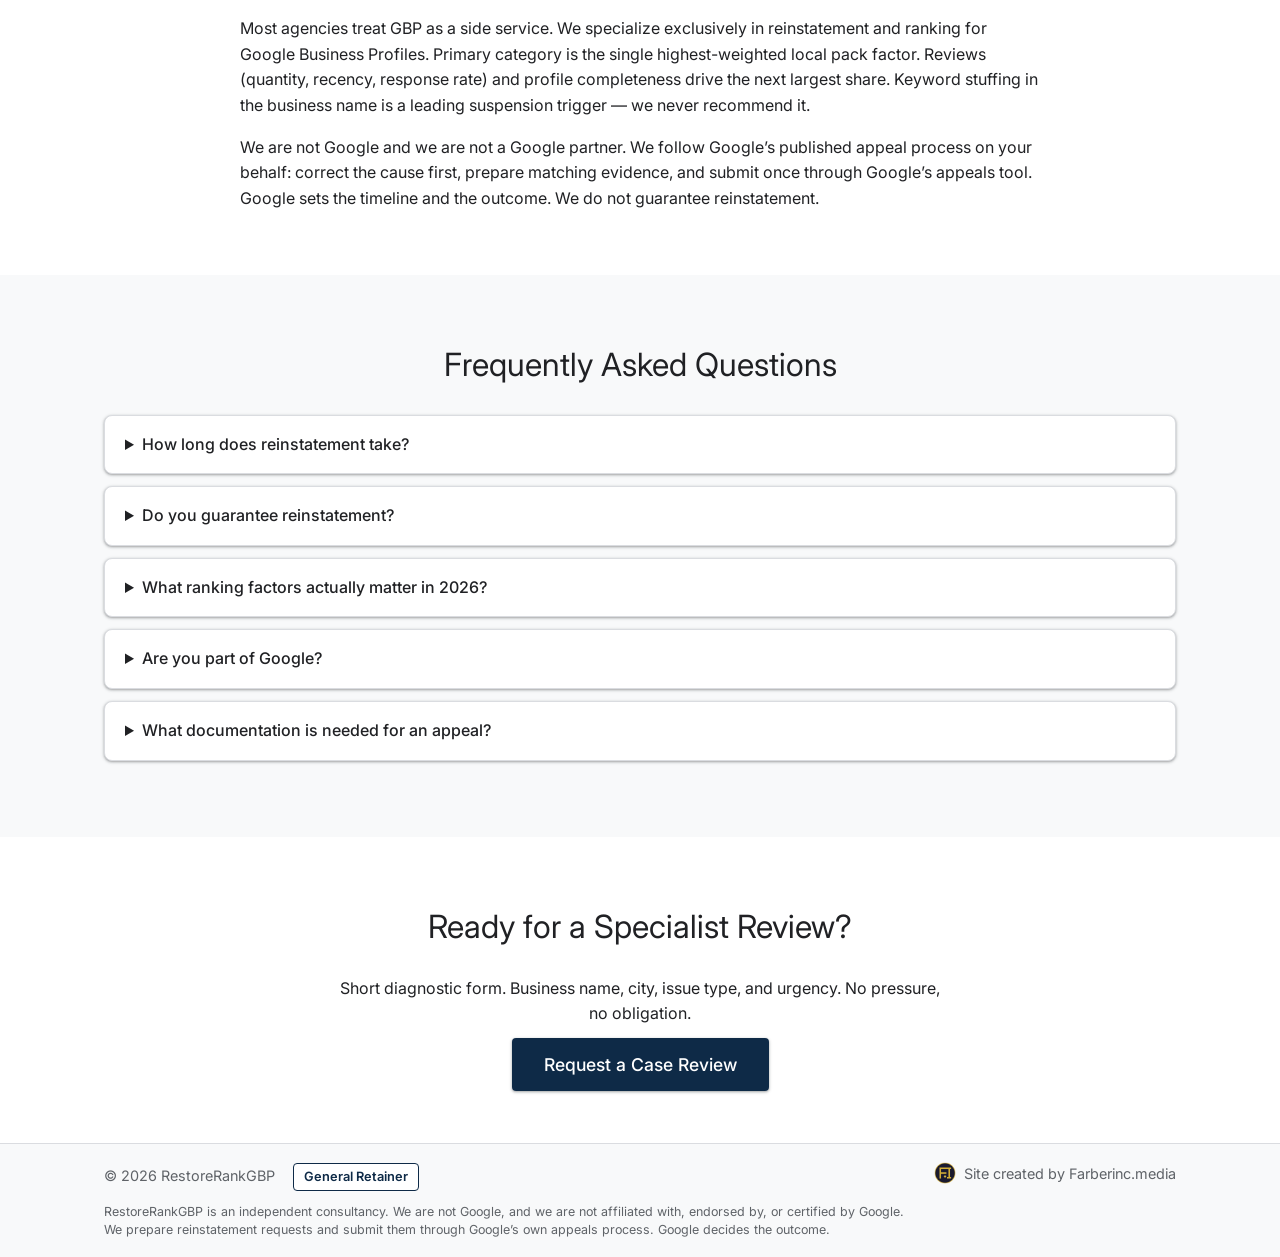
==== commit 98ffed3c: "Keep a full R in the box and place the map pin at the top right." ====
--- a/index.html
+++ b/index.html
@@ -24,7 +24,7 @@
   <header>
     <div class="container nav">
       <div class="nav-left">
-        <a class="logo" href="index.html"><img src="logo.svg" alt="RestoreRankGBP" width="48" height="48">RestoreRankGBP</a>
+        <a class="logo" href="index.html"><img src="logo.svg" alt="RestoreRankGBP" width="40" height="40">RestoreRankGBP</a>
         <nav>
         <ul>
           <li><a href="reinstatement.html">Reinstatement</a></li>
--- a/css/style.css
+++ b/css/style.css
@@ -22,7 +22,7 @@
 .nav-left { display: flex; align-items: center; gap: 1.75rem; min-width: 0; }
 .logo { display: flex; align-items: center; gap: 0.6rem; font-weight: 500; font-size: 1.25rem; color: var(--text); white-space: nowrap; }
 .logo:hover { color: var(--text); }
-.logo img { height: 48px; width: 48px; display: block; }
+.logo img { height: 40px; width: 40px; display: block; }
 nav ul { display: flex; list-style: none; gap: 1.75rem; }
 nav a { color: var(--text-secondary); font-weight: 500; font-size: 0.95rem; }
 nav a:hover { color: var(--google-blue); }
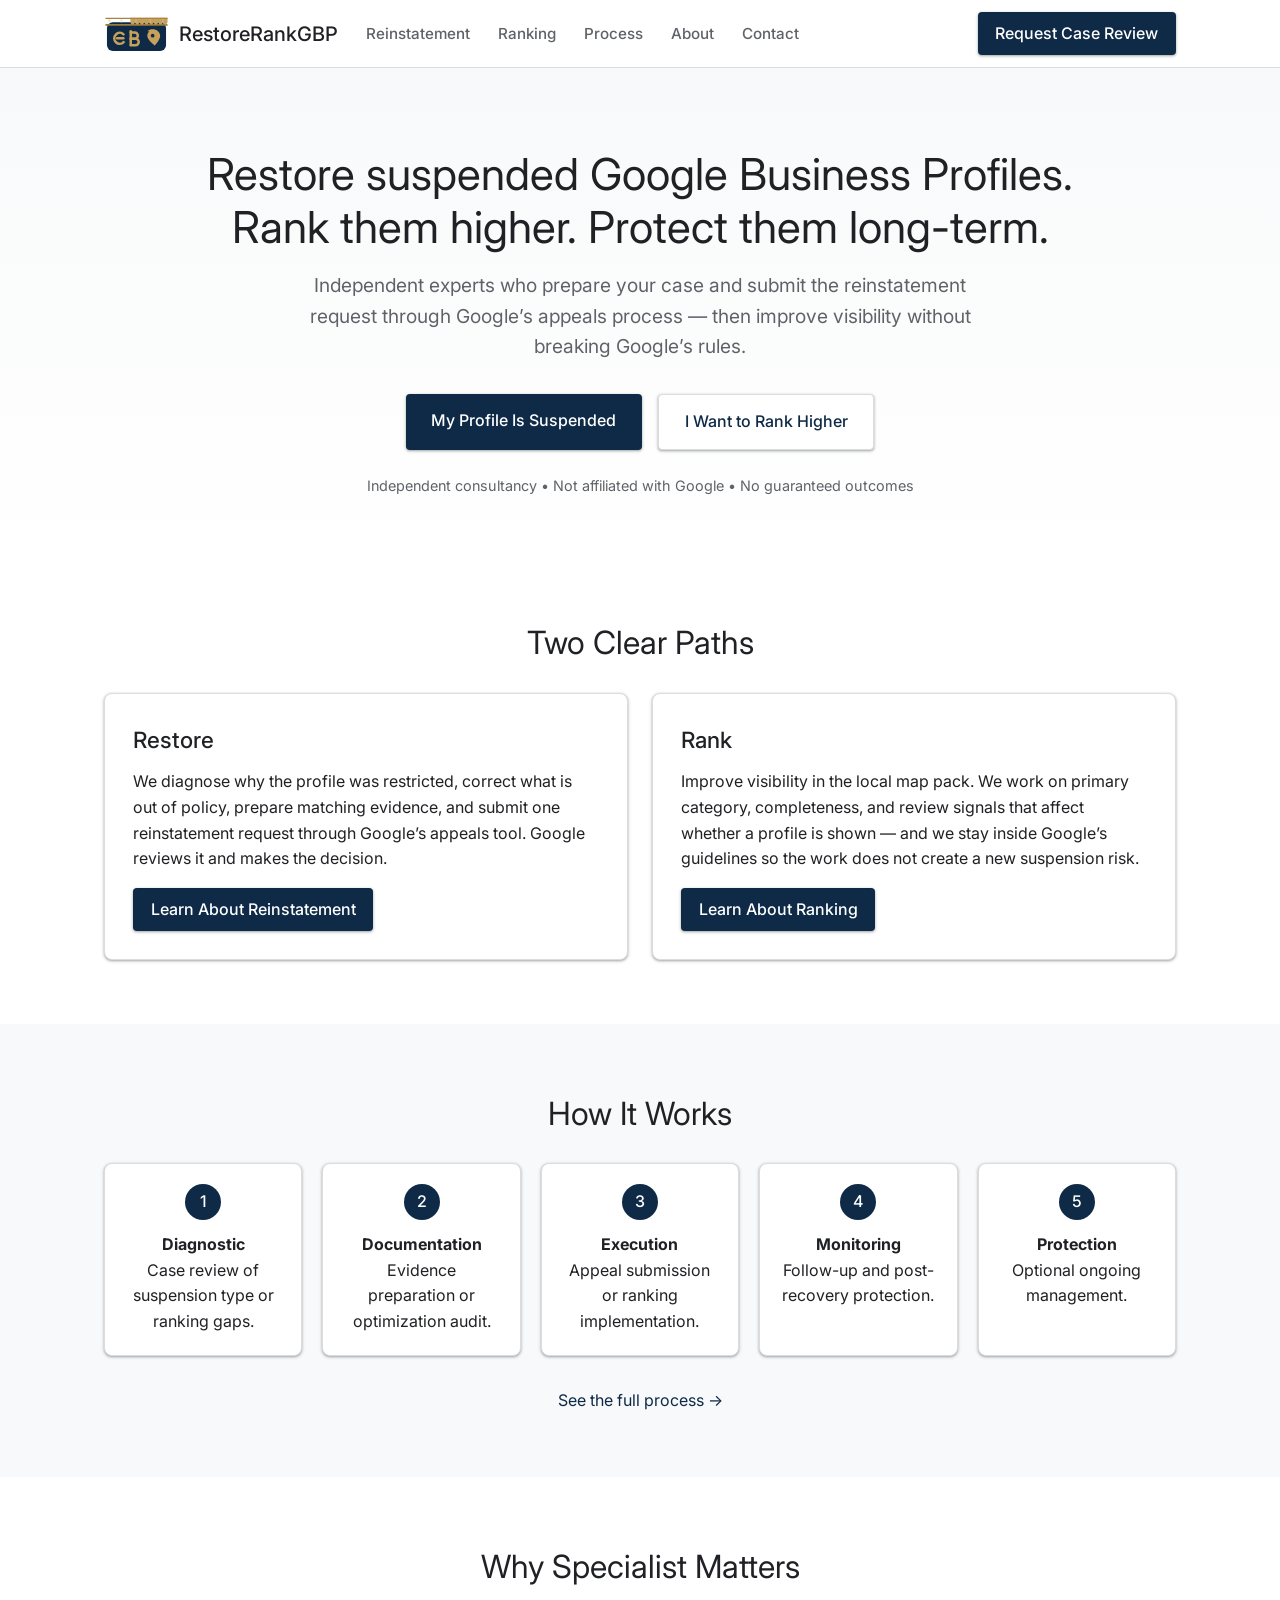
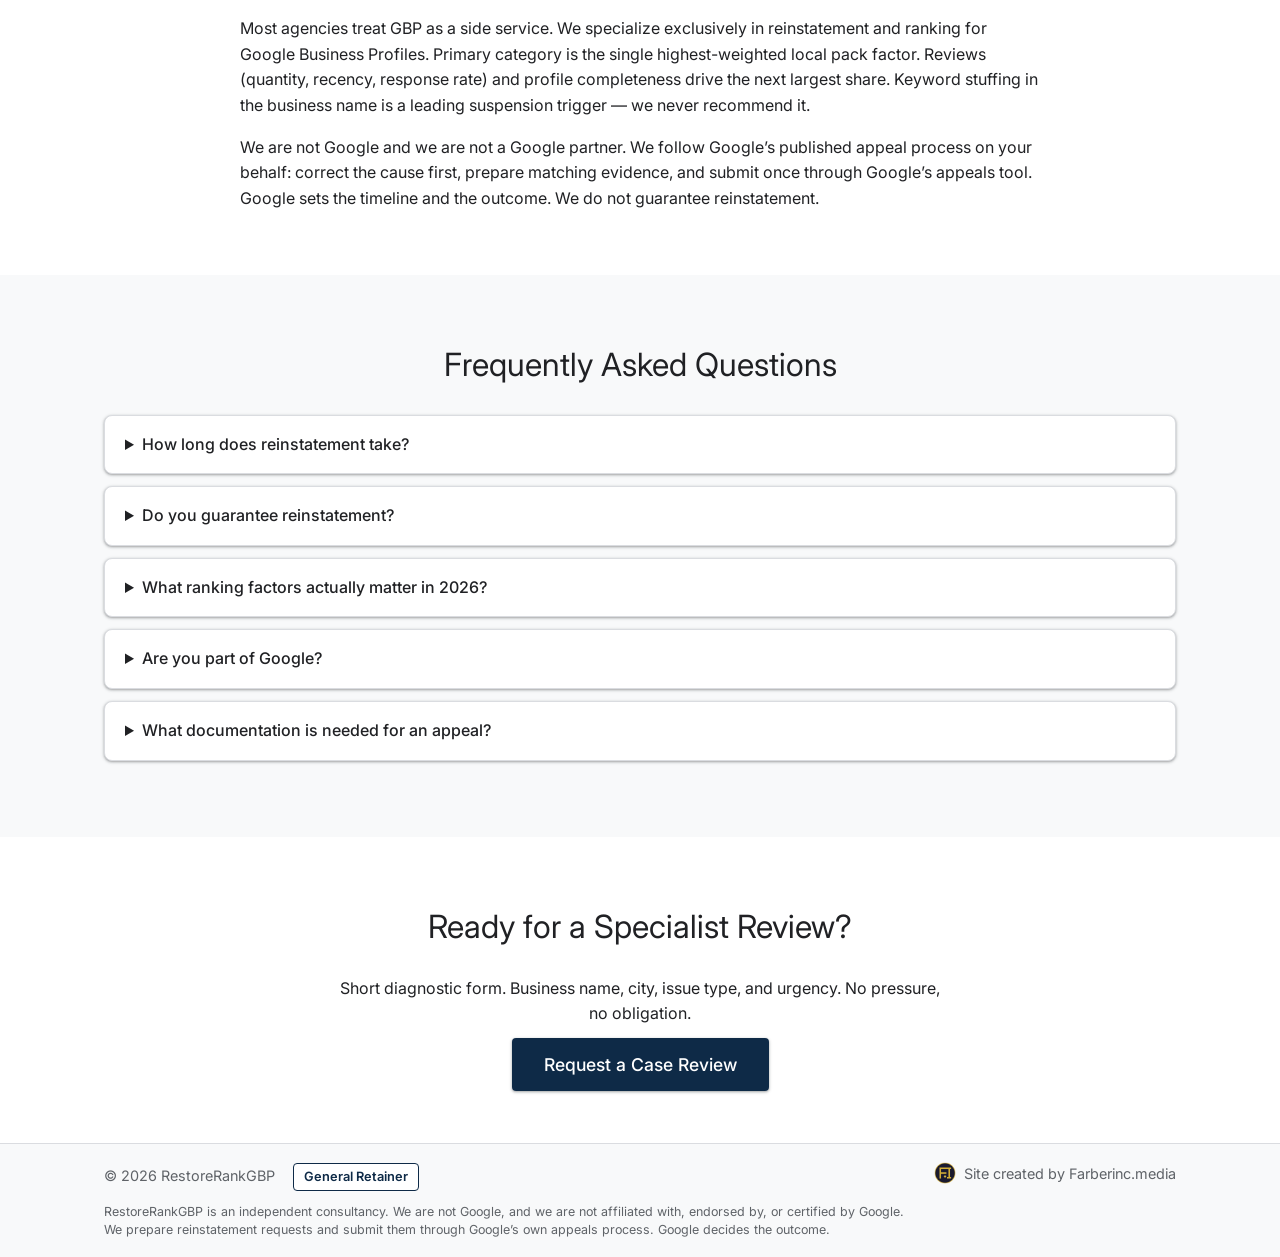
==== commit c5140af7: "Replace the R with GB and a map pin as the P." ====
--- a/index.html
+++ b/index.html
@@ -24,7 +24,7 @@
   <header>
     <div class="container nav">
       <div class="nav-left">
-        <a class="logo" href="index.html"><img src="logo.svg" alt="RestoreRankGBP" width="40" height="40">RestoreRankGBP</a>
+        <a class="logo" href="index.html"><img src="logo.svg" alt="RestoreRankGBP" width="65" height="40">RestoreRankGBP</a>
         <nav>
         <ul>
           <li><a href="reinstatement.html">Reinstatement</a></li>
--- a/css/style.css
+++ b/css/style.css
@@ -22,7 +22,7 @@
 .nav-left { display: flex; align-items: center; gap: 1.75rem; min-width: 0; }
 .logo { display: flex; align-items: center; gap: 0.6rem; font-weight: 500; font-size: 1.25rem; color: var(--text); white-space: nowrap; }
 .logo:hover { color: var(--text); }
-.logo img { height: 40px; width: 40px; display: block; }
+.logo img { height: 40px; width: auto; display: block; }
 nav ul { display: flex; list-style: none; gap: 1.75rem; }
 nav a { color: var(--text-secondary); font-weight: 500; font-size: 0.95rem; }
 nav a:hover { color: var(--google-blue); }
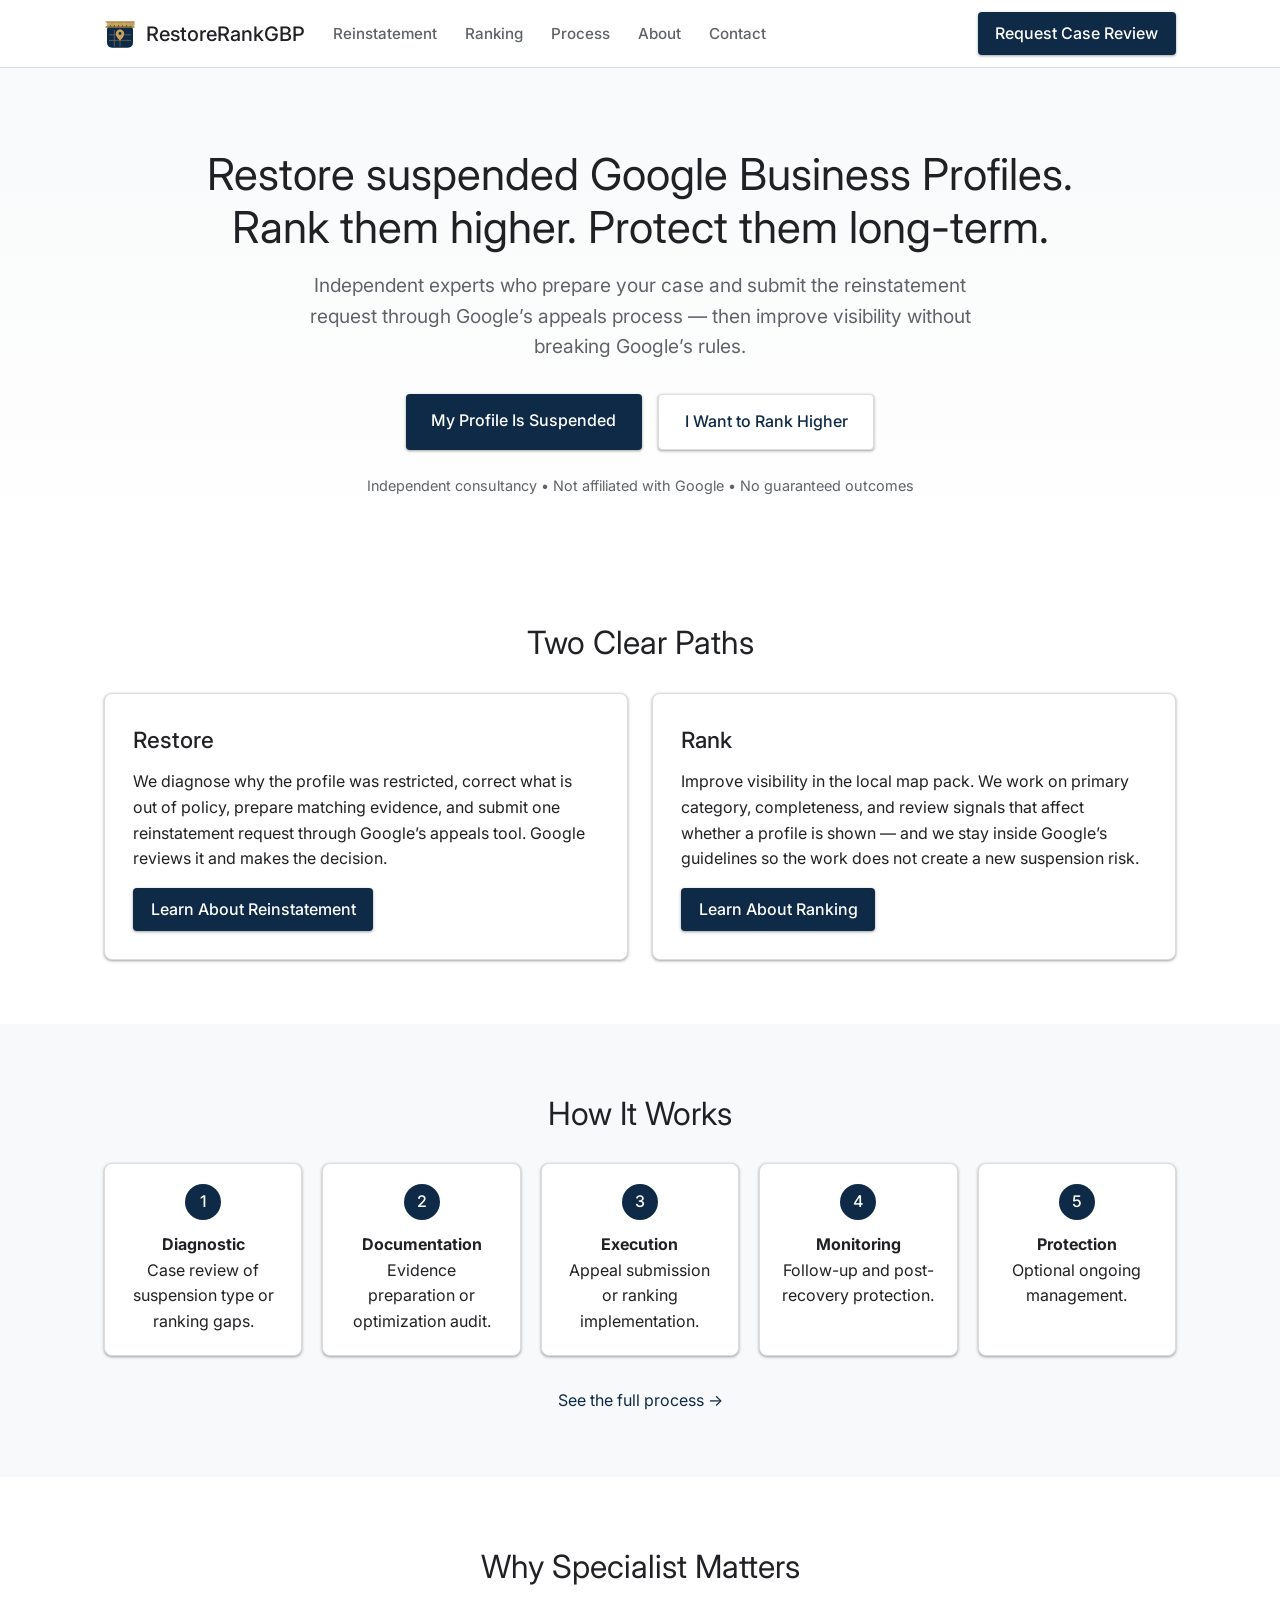
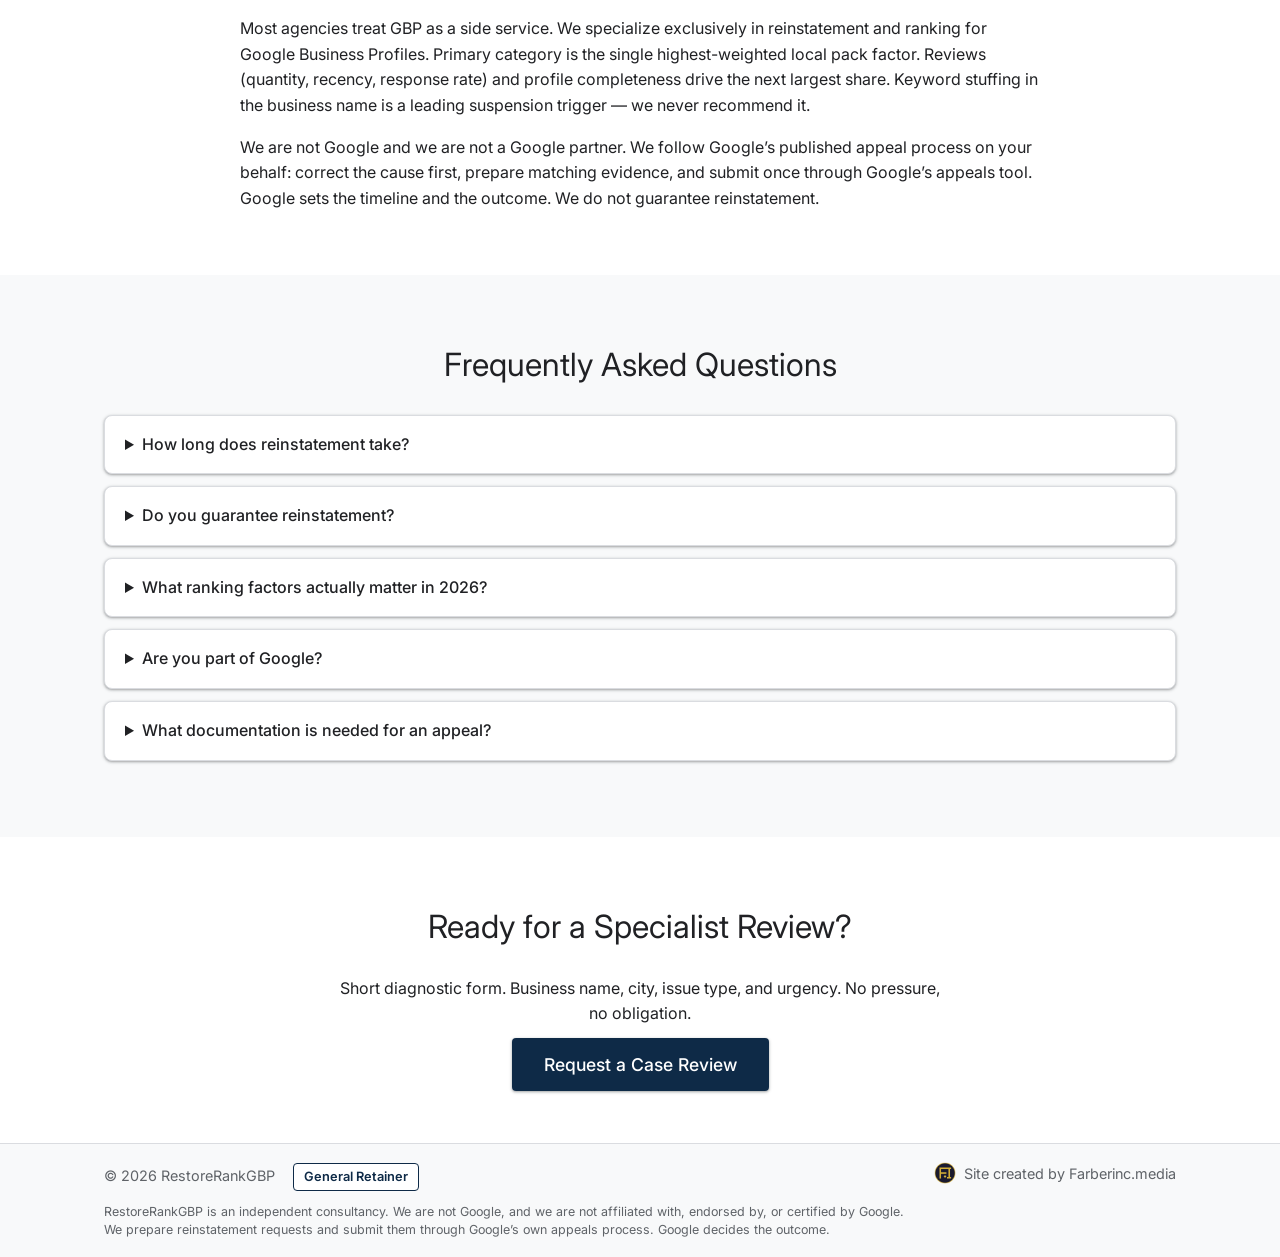
==== commit 80e7477f: "Use a square map-pin mark at the original logo size." ====
--- a/index.html
+++ b/index.html
@@ -24,7 +24,7 @@
   <header>
     <div class="container nav">
       <div class="nav-left">
-        <a class="logo" href="index.html"><img src="logo.svg" alt="RestoreRankGBP" width="65" height="40">RestoreRankGBP</a>
+        <a class="logo" href="index.html"><img src="logo.svg" alt="RestoreRankGBP" width="32" height="32">RestoreRankGBP</a>
         <nav>
         <ul>
           <li><a href="reinstatement.html">Reinstatement</a></li>
--- a/css/style.css
+++ b/css/style.css
@@ -22,7 +22,7 @@
 .nav-left { display: flex; align-items: center; gap: 1.75rem; min-width: 0; }
 .logo { display: flex; align-items: center; gap: 0.6rem; font-weight: 500; font-size: 1.25rem; color: var(--text); white-space: nowrap; }
 .logo:hover { color: var(--text); }
-.logo img { height: 40px; width: auto; display: block; }
+.logo img { height: 32px; width: 32px; display: block; }
 nav ul { display: flex; list-style: none; gap: 1.75rem; }
 nav a { color: var(--text-secondary); font-weight: 500; font-size: 0.95rem; }
 nav a:hover { color: var(--google-blue); }
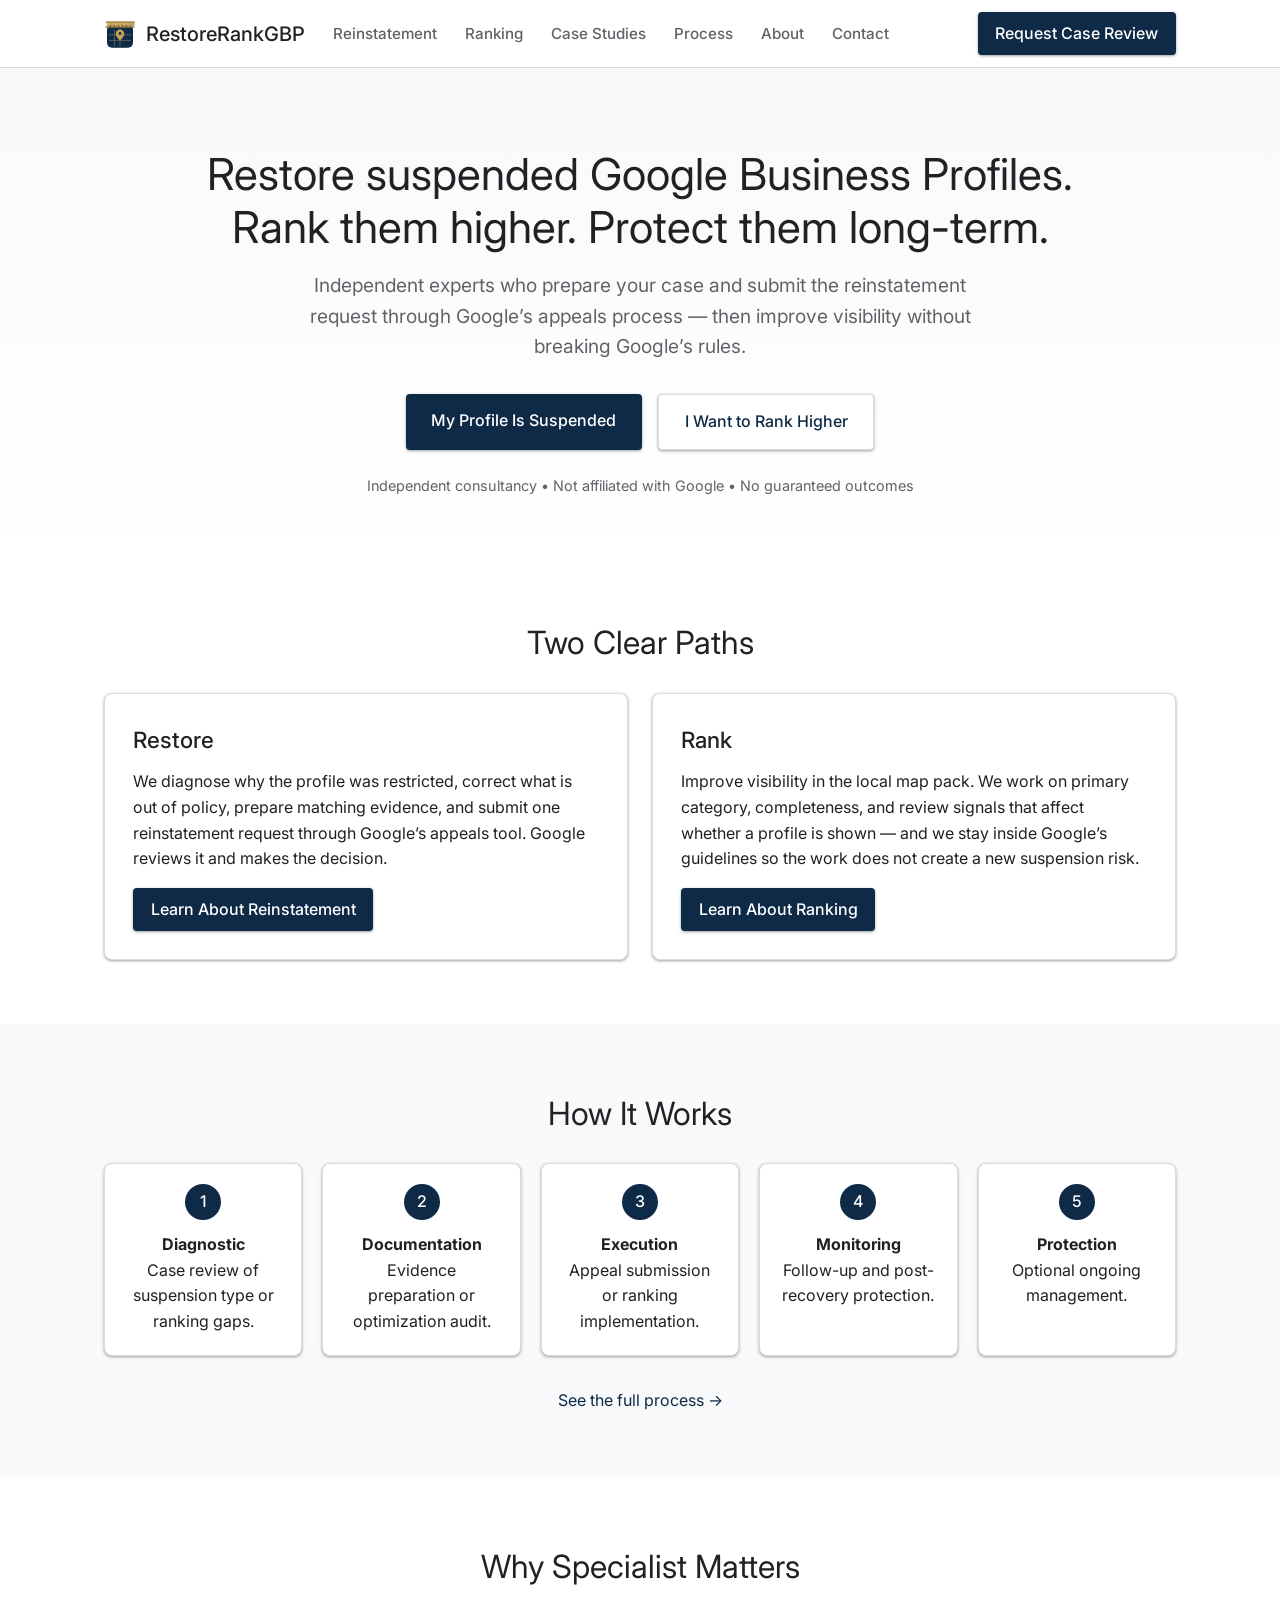
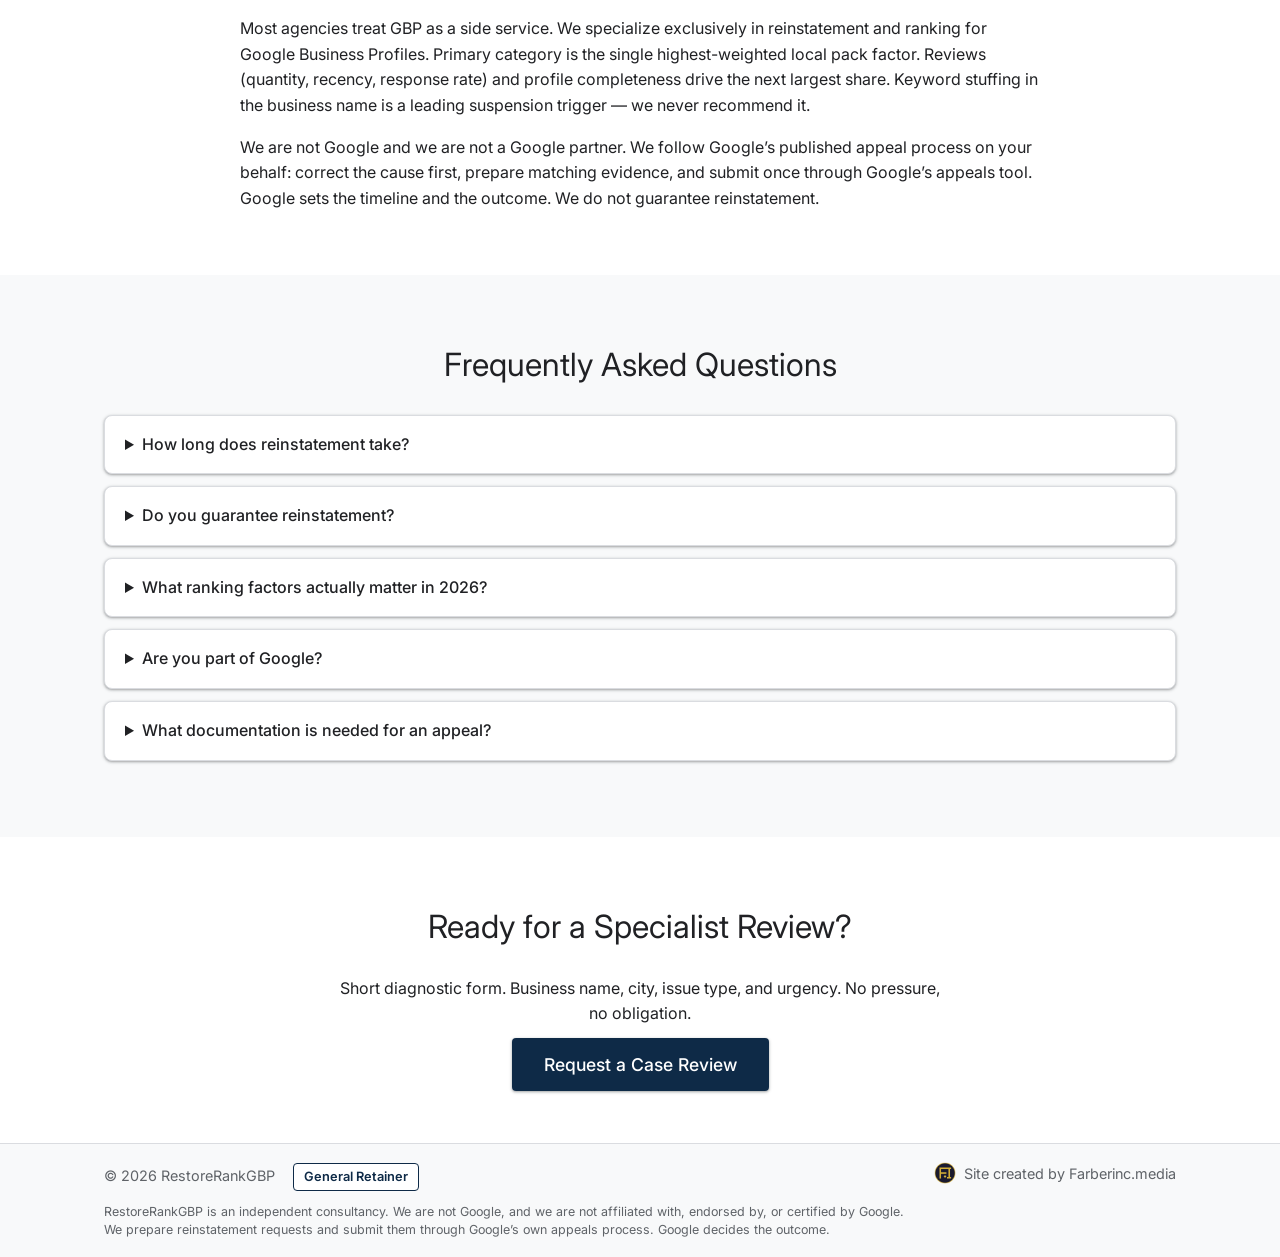
==== commit 6fff4efb: "Add the November GBP case study review and a Case Studies tab." ====
--- a/index.html
+++ b/index.html
@@ -29,6 +29,7 @@
         <ul>
           <li><a href="reinstatement.html">Reinstatement</a></li>
           <li><a href="ranking.html">Ranking</a></li>
+          <li><a href="case-studies.html">Case Studies</a></li>
           <li><a href="process.html">Process</a></li>
           <li><a href="about.html">About</a></li>
           <li><a href="contact.html">Contact</a></li>
--- a/css/style.css
+++ b/css/style.css
@@ -115,3 +115,31 @@
   body { background: #fff; }
   a { color: inherit; }
 }
+.hp { position: absolute; left: -10000px; width: 1px; height: 1px; overflow: hidden; }
+
+.case-form { background: #fff; border: 1px solid var(--border); border-top: 6px solid var(--google-yellow); border-radius: 8px; box-shadow: var(--shadow); padding: 1.75rem 1.75rem 1.5rem; }
+.form-kicker { color: var(--google-yellow); font-size: 0.75rem; font-weight: 600; letter-spacing: 0.14em; text-transform: uppercase; margin-bottom: 1rem; }
+.form-row { display: grid; grid-template-columns: 1fr 1fr; gap: 0.9rem; }
+.form-group { margin-bottom: 0.95rem; }
+.form-group label { display: block; margin-bottom: 0.35rem; font-weight: 500; font-size: 0.92rem; color: var(--text); }
+.form-group input, .form-group select, .form-group textarea { width: 100%; padding: 0.75rem 0.8rem; border: 1px solid var(--border); border-radius: 4px; font-family: inherit; font-size: 1rem; color: var(--text); background: #fff; transition: border-color 0.2s, box-shadow 0.2s; }
+.form-group textarea { resize: vertical; min-height: 120px; }
+.form-group input::placeholder, .form-group textarea::placeholder { color: #9aa0a6; }
+.form-group input:focus, .form-group select:focus, .form-group textarea:focus { outline: none; border-color: var(--google-blue); box-shadow: 0 0 0 3px rgba(14,42,71,0.12); }
+.case-form button[type=submit] { width: 100%; margin-top: 0.35rem; }
+button[type=submit]:disabled { opacity: 0.65; cursor: wait; transform: none; }
+.form-note { margin-top: 1rem; font-size: 0.92rem; color: var(--text-secondary); text-align: center; }
+.form-error { margin-top: 0.9rem; font-size: 0.92rem; color: var(--google-red); text-align: center; }
+@media (max-width: 640px) {
+  .case-form { padding: 1.25rem 1rem 1.15rem; }
+  .form-row { grid-template-columns: 1fr; gap: 0; }
+}
+
+.study-list { display: grid; gap: 1rem; max-width: 760px; margin: 0 auto; }
+.study-card { display: block; background: #fff; border: 1px solid var(--border); border-top: 4px solid var(--google-yellow); border-radius: 8px; padding: 1.35rem 1.4rem; box-shadow: var(--shadow); color: var(--text); }
+.study-card:hover { transform: translateY(-2px); box-shadow: var(--shadow-hover); color: var(--text); }
+.study-card .kicker { color: var(--google-yellow); font-size: 0.75rem; font-weight: 600; letter-spacing: 0.12em; text-transform: uppercase; margin-bottom: 0.35rem; }
+.study-card h2 { text-align: left; font-size: 1.35rem; font-weight: 500; margin: 0 0 0.4rem; }
+.study-card p { color: var(--text-secondary); margin: 0; }
+.byline { color: var(--text-secondary); font-size: 0.92rem; margin-bottom: 1.25rem; }
+.note-box { background: #F7F4EC; border-left: 3px solid var(--google-yellow); padding: 0.85rem 1rem; margin: 1.25rem 0; }
